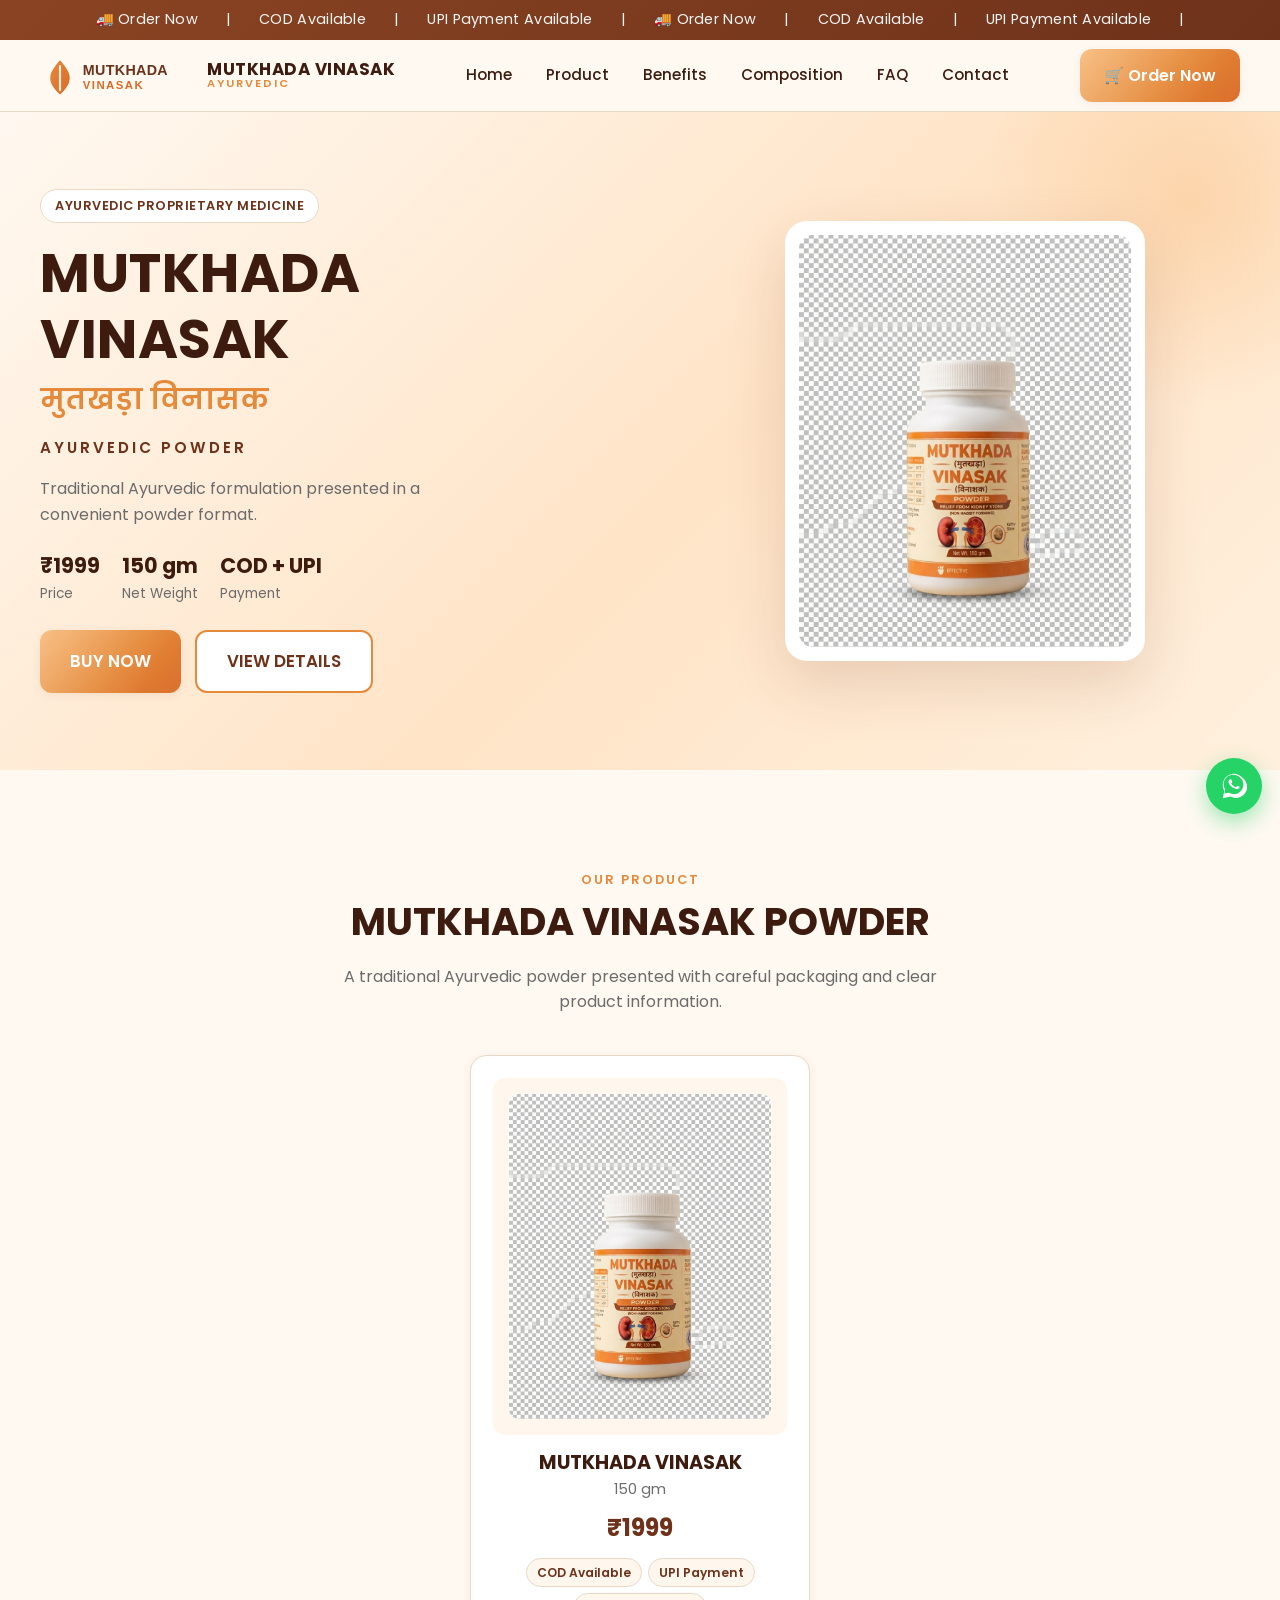
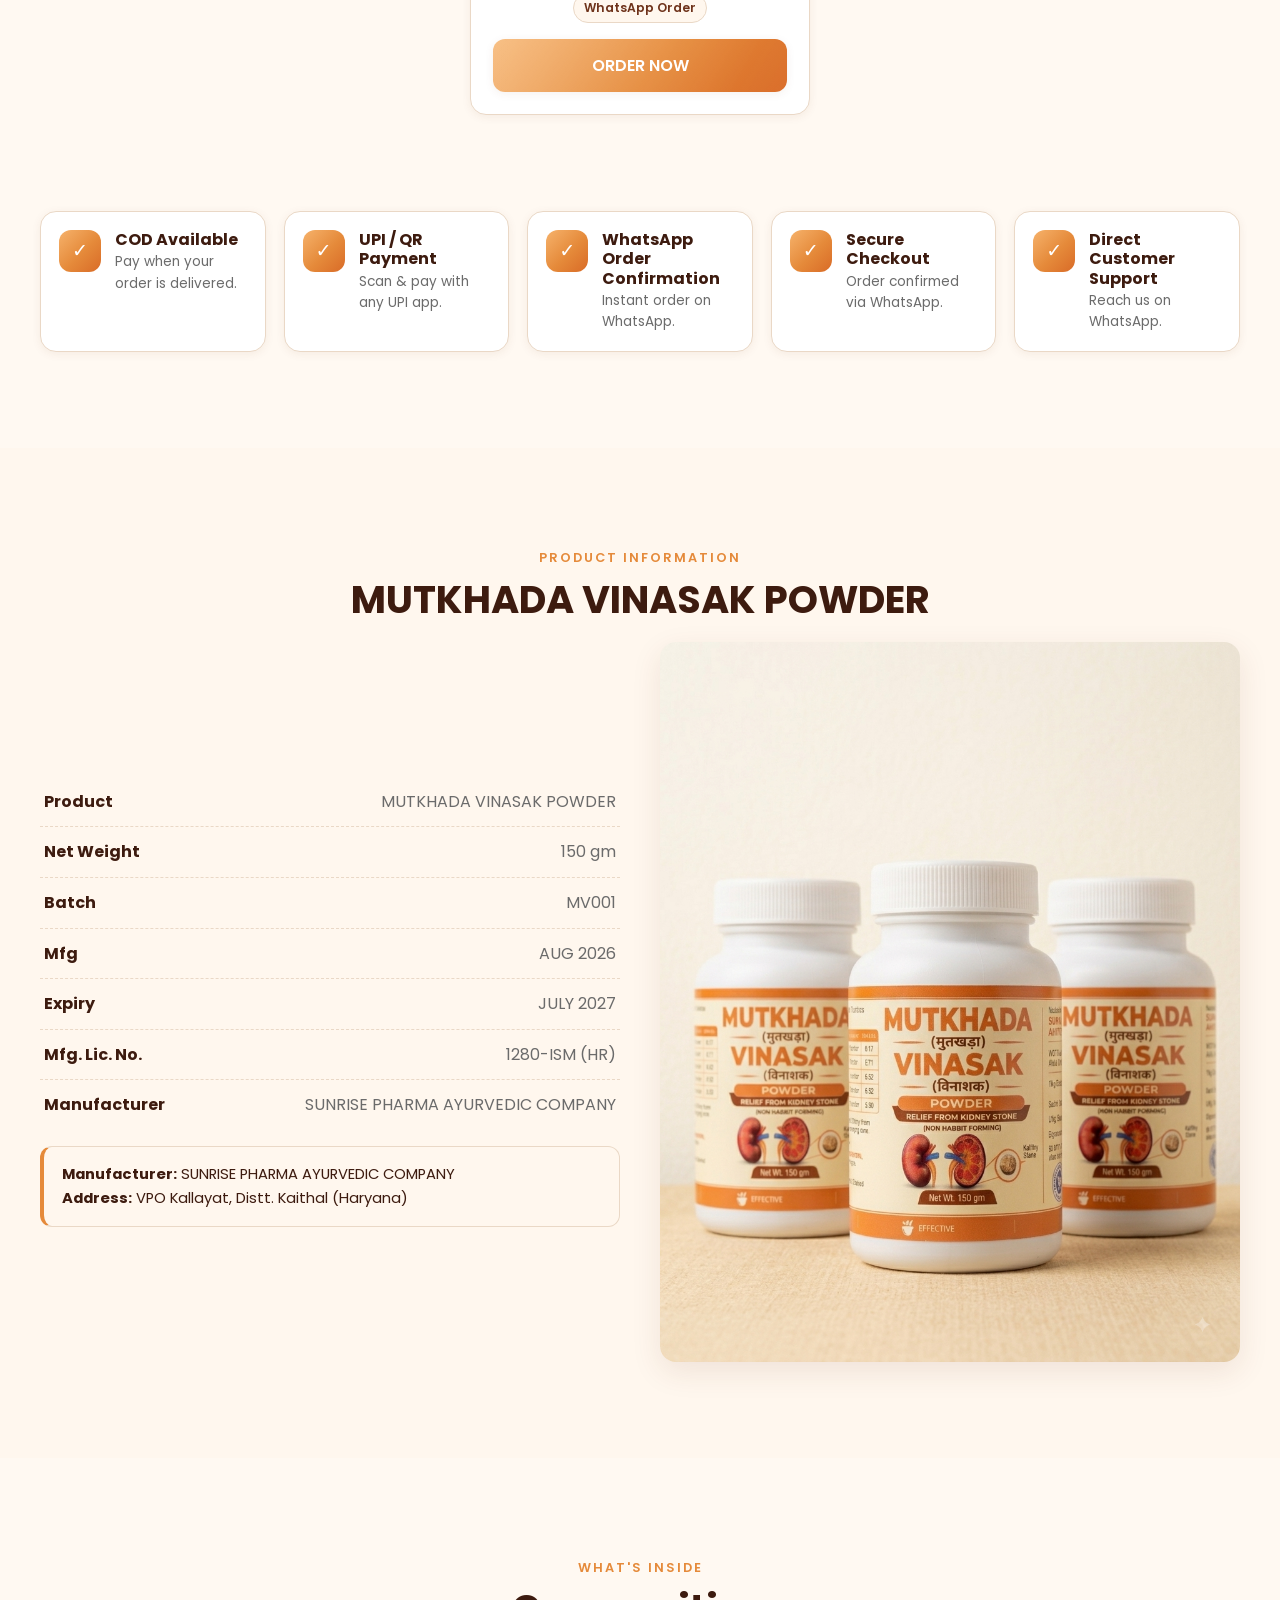
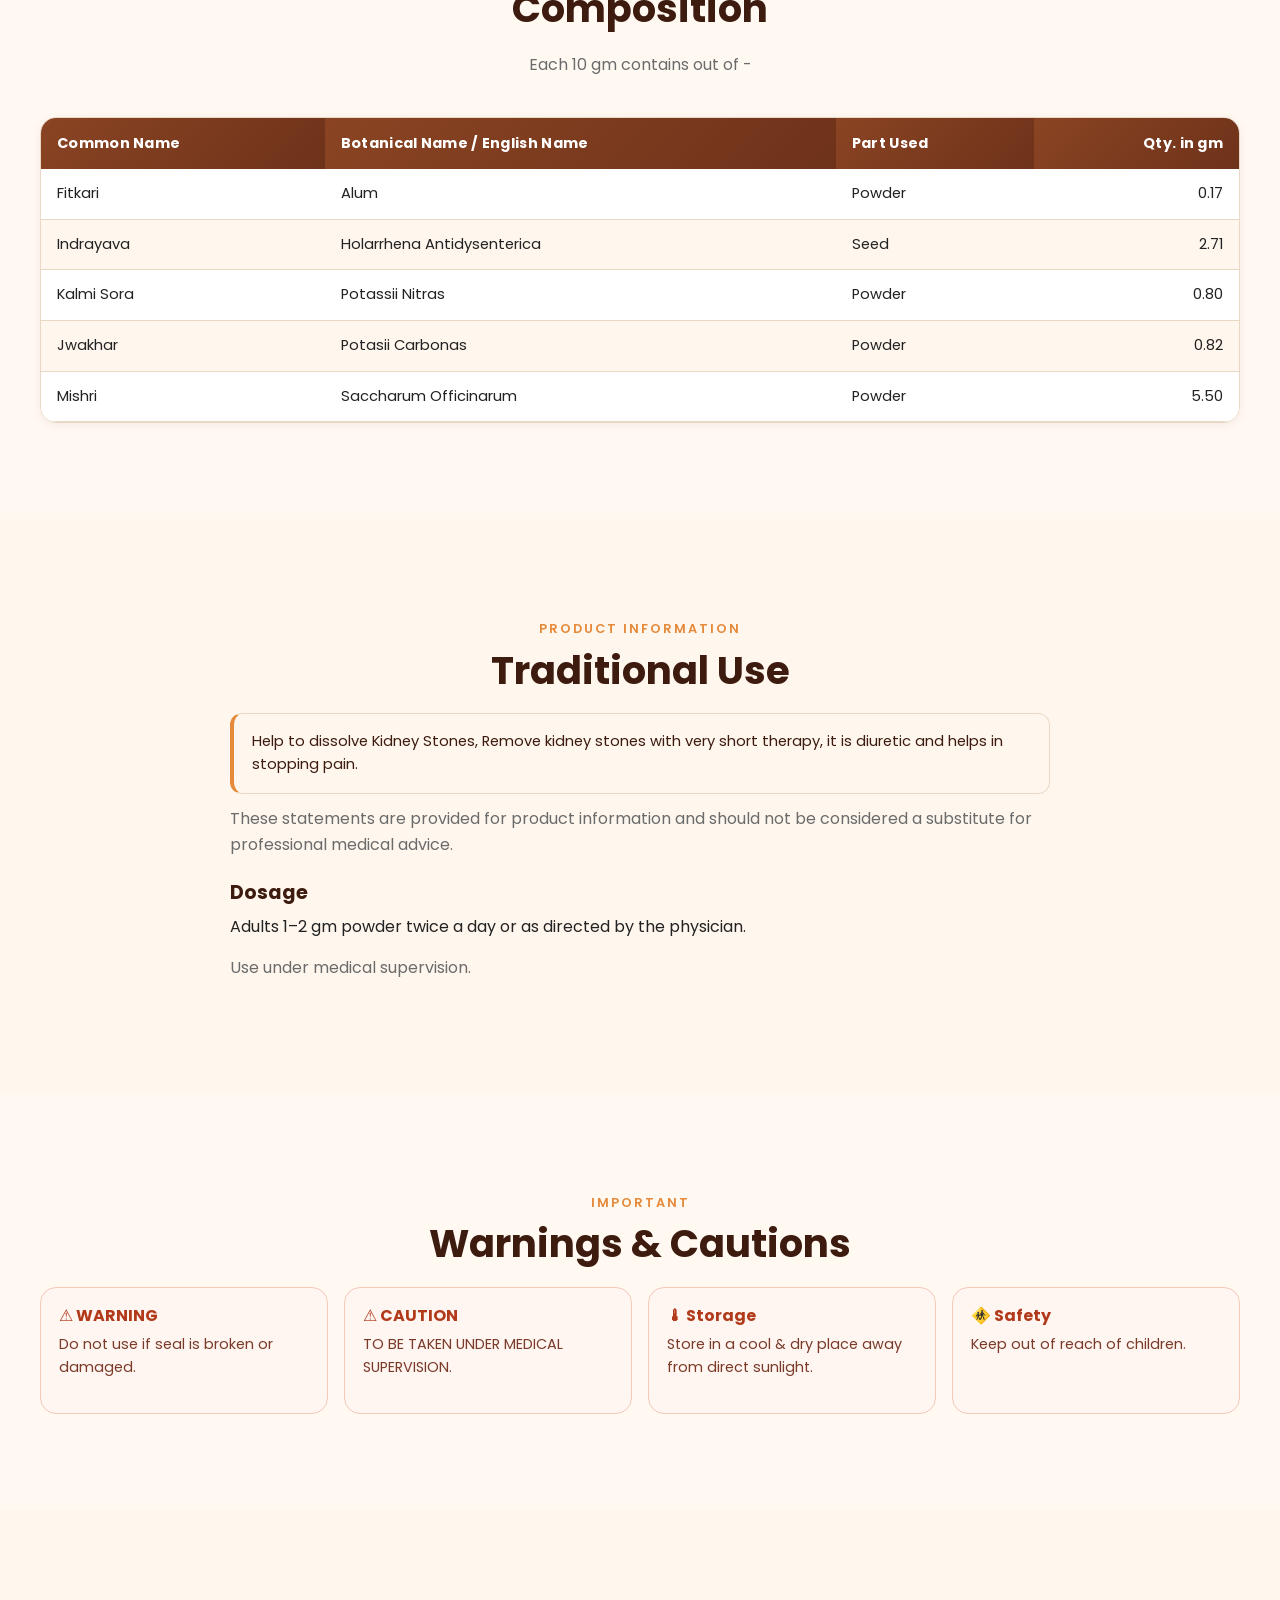
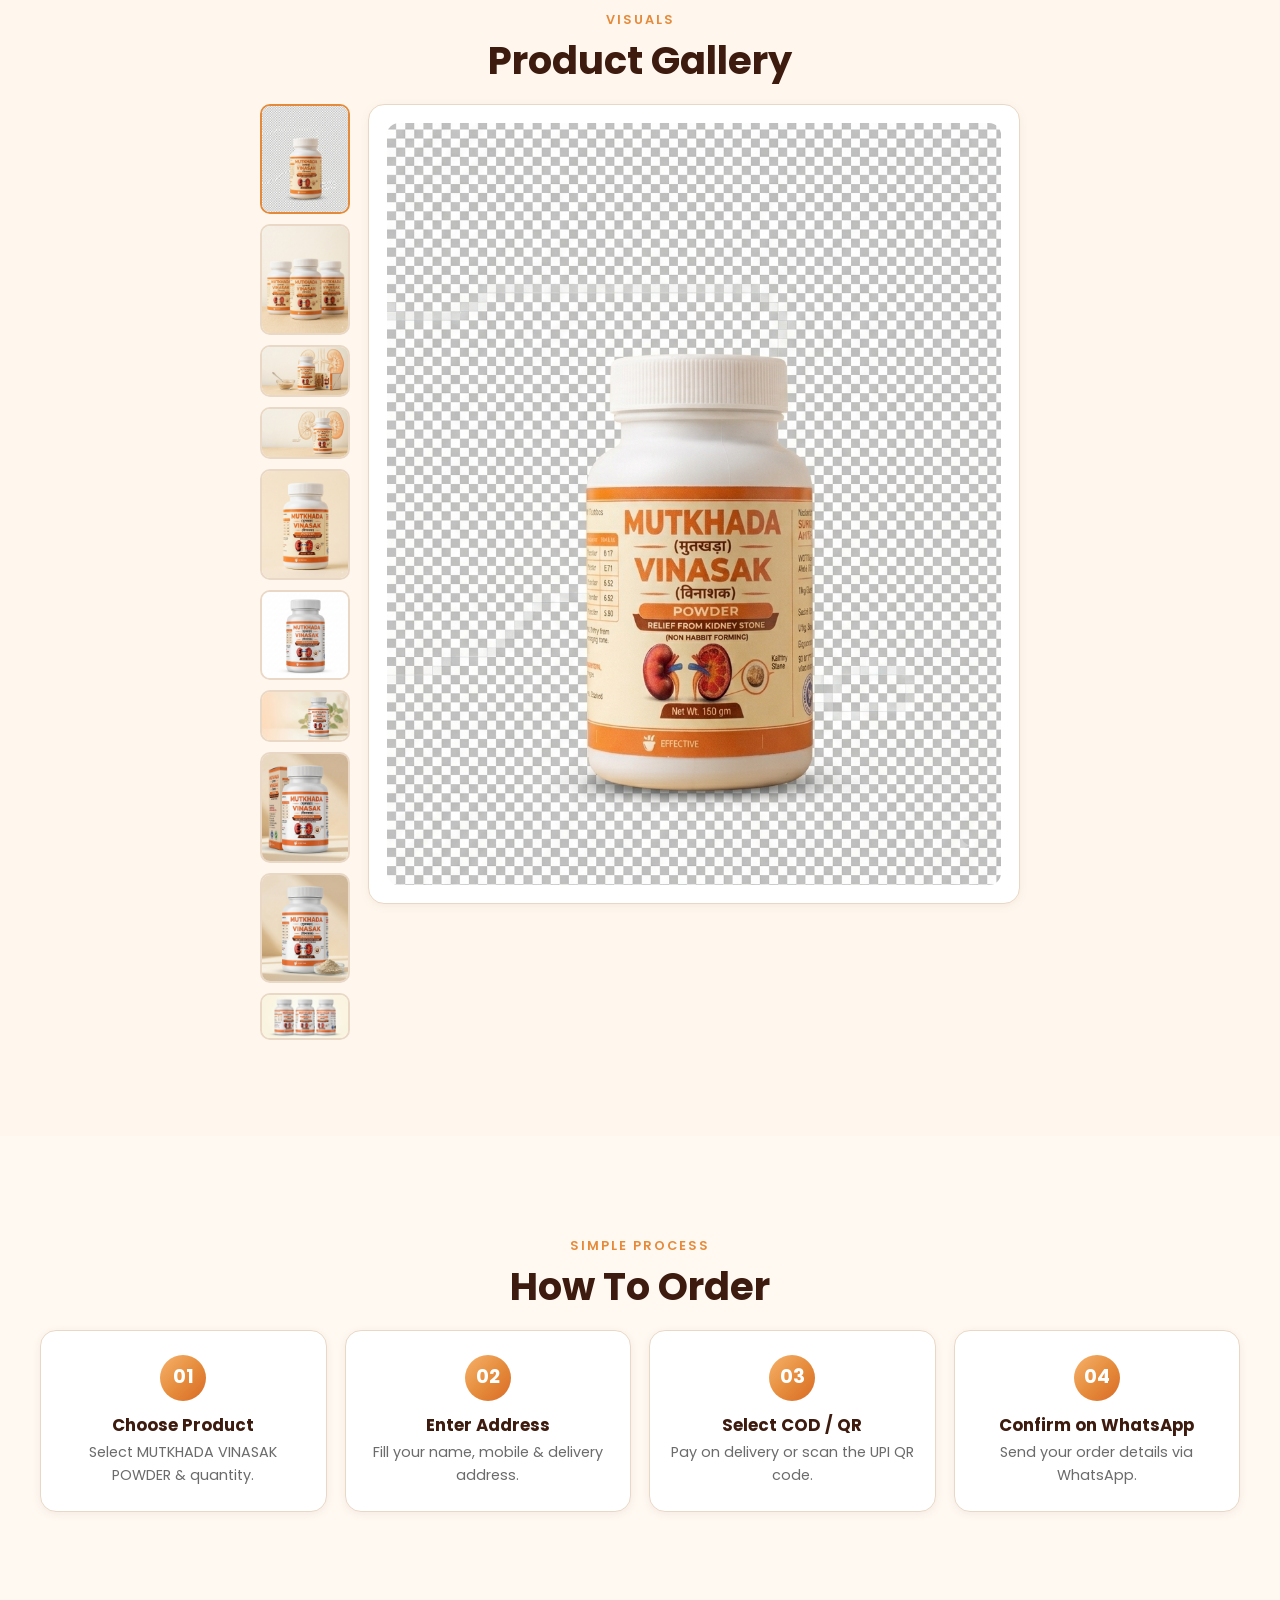
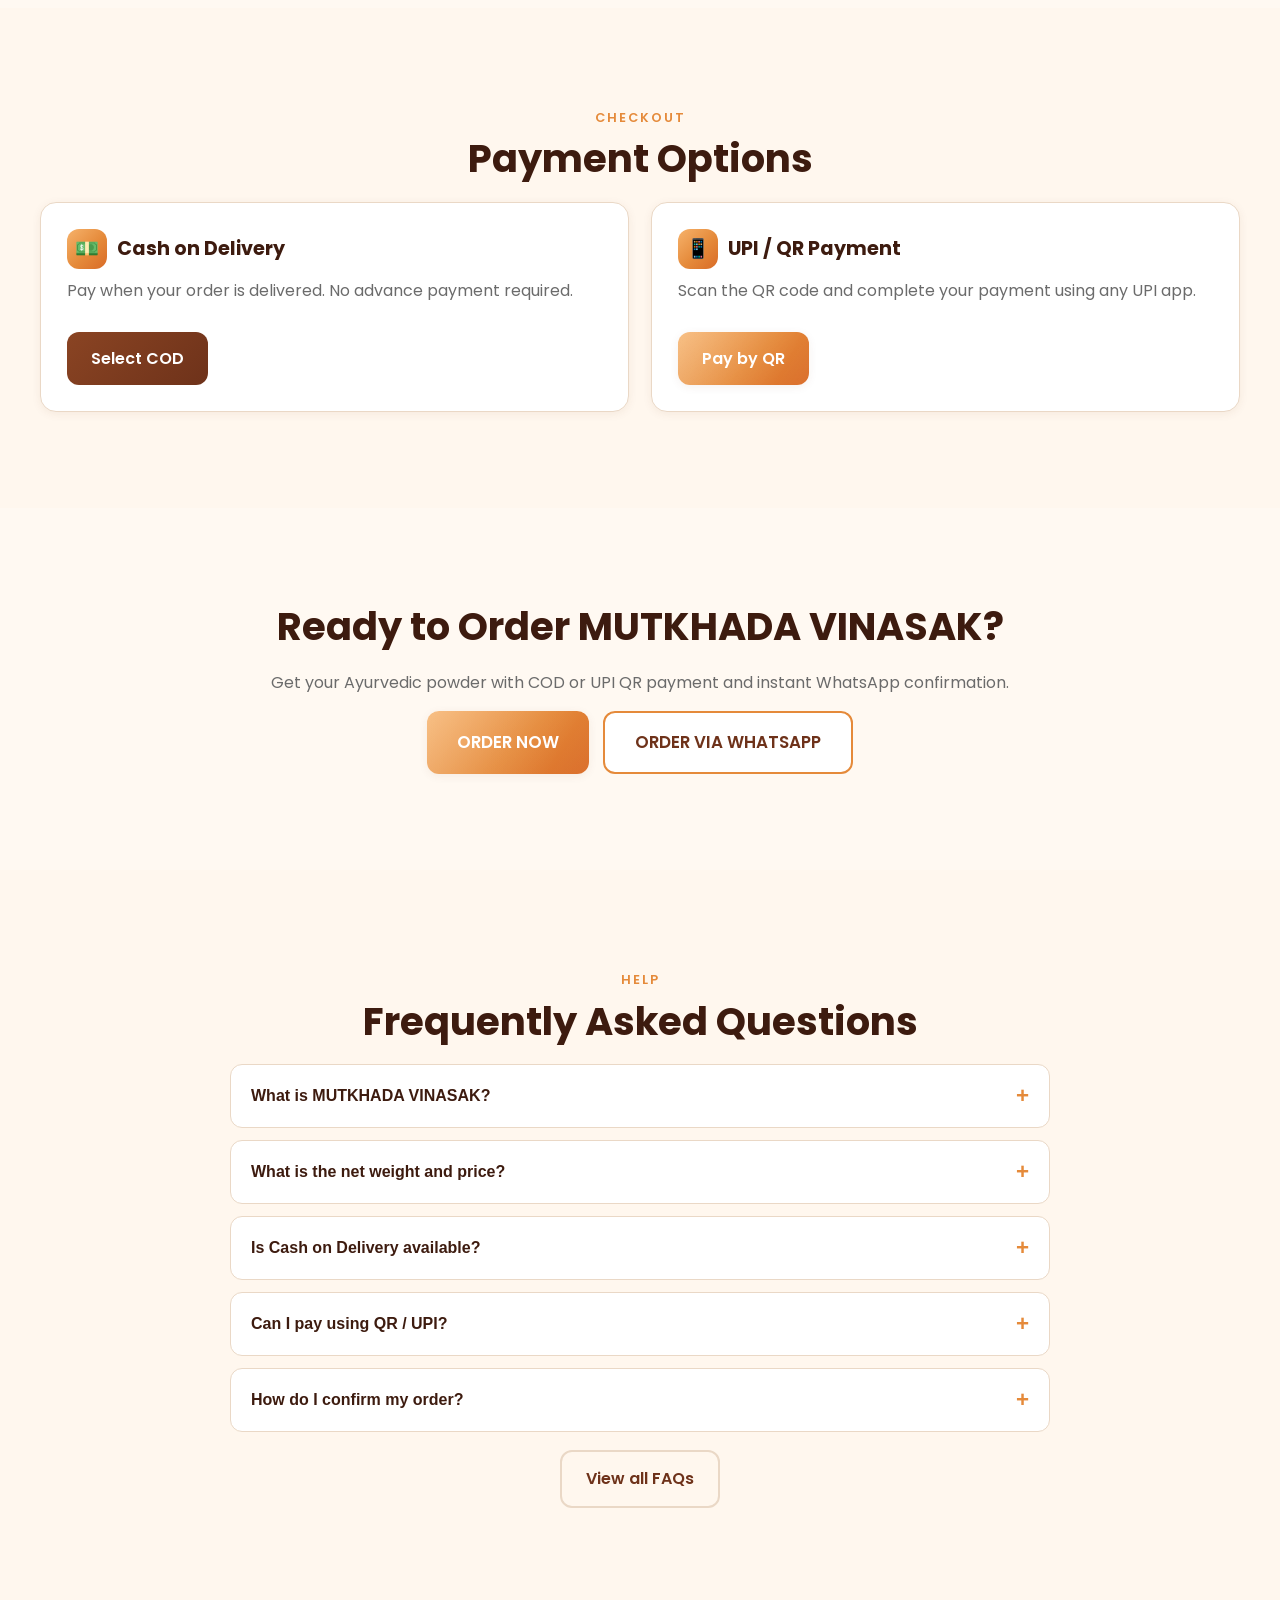
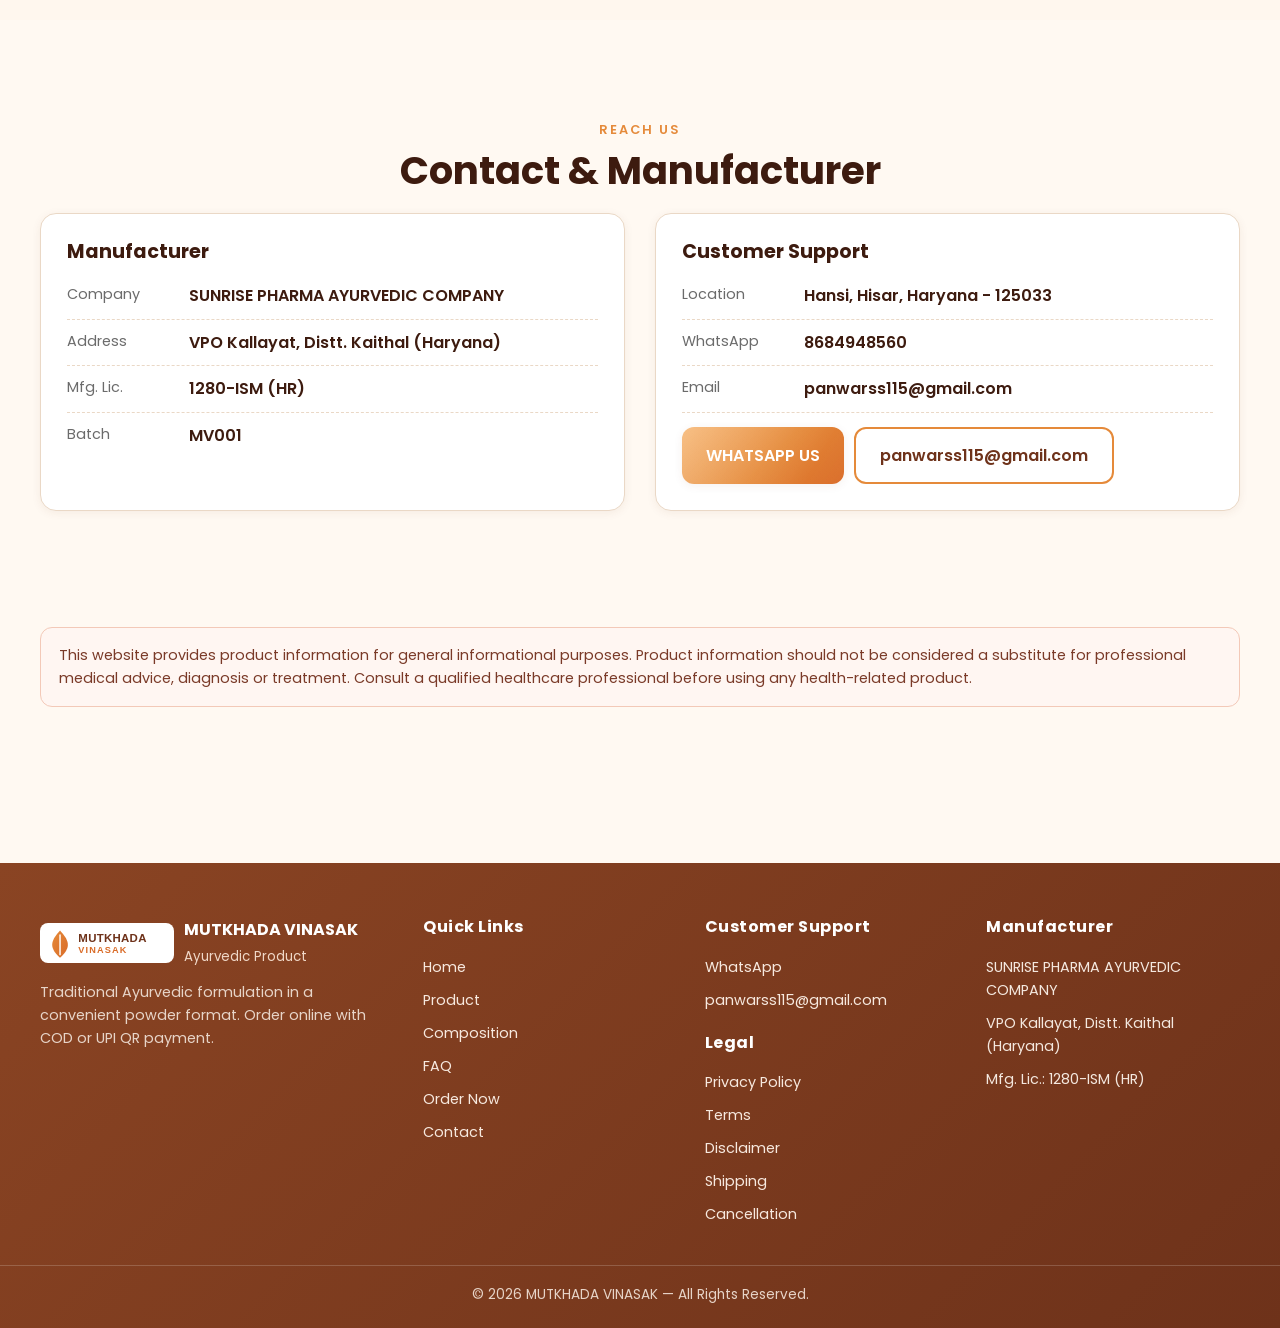
==== index.html @ e85c5699 "Initial commit: MUTKHADA VINASAK premium static e-commerce site" ====
<!DOCTYPE html>
<html lang="en">
<head>
  <meta charset="UTF-8" />
  <meta name="viewport" content="width=device-width, initial-scale=1.0" />
  <title>MUTKHADA VINASAK | Ayurvedic Powder | 150 gm</title>
  <meta name="description" content="MUTKHADA VINASAK Ayurvedic Powder, 150 gm. Order online with COD or UPI QR payment and WhatsApp confirmation." />
  <meta name="author" content="SUNRISE PHARMA AYURVEDIC COMPANY" />
  <meta name="robots" content="index, follow" />
  <link rel="canonical" href="https://mutkhada-vinasak.github.io/" />

  <!-- Open Graph -->
  <meta property="og:type" content="product" />
  <meta property="og:title" content="MUTKHADA VINASAK | Ayurvedic Powder | 150 gm" />
  <meta property="og:description" content="MUTKHADA VINASAK Ayurvedic Powder, 150 gm. Order online with COD or UPI QR payment and WhatsApp confirmation." />
  <meta property="og:image" content="./assets/product-photo-1.png" />
  <meta property="og:url" content="https://mutkhada-vinasak.github.io/" />
  <meta name="twitter:card" content="summary_large_image" />

  <link rel="icon" type="image/png" href="./assets/favicon.png" />
  <link rel="preconnect" href="https://fonts.googleapis.com" />
  <link rel="preconnect" href="https://fonts.gstatic.com" crossorigin />
  <link href="https://fonts.googleapis.com/css2?family=Poppins:wght@400;500;600;700&display=swap" rel="stylesheet" />
  <link rel="stylesheet" href="./css/style.css" />
  <link rel="stylesheet" href="./css/responsive.css" />
  <link rel="stylesheet" href="./css/animations.css" />
</head>
<body>

  <!-- Announcement bar -->
  <div class="ann-bar" role="region" aria-label="Announcements">
    <div class="ann-track">
      <span>🚚 Order Now</span><span>|</span><span>COD Available</span><span>|</span><span>UPI Payment Available</span><span>|</span>
      <span>🚚 Order Now</span><span>|</span><span>COD Available</span><span>|</span><span>UPI Payment Available</span><span>|</span>
    </div>
  </div>

  <!-- Header -->
  <header class="header">
    <div class="container">
      <a class="brand" href="./index.html" aria-label="MUTKHADA VINASAK home">
        <img src="./assets/logo.svg" alt="MUTKHADA VINASAK logo" />
        <span class="brand-text"><b>MUTKHADA VINASAK</b><small>AYURVEDIC</small></span>
      </a>
      <nav class="nav" id="nav" aria-label="Primary">
        <a href="./index.html">Home</a>
        <a href="./product.html">Product</a>
        <a href="./index.html#benefits">Benefits</a>
        <a href="./index.html#composition">Composition</a>
        <a href="./faq.html">FAQ</a>
        <a href="./contact.html">Contact</a>
      </nav>
      <div class="header-cta">
        <a class="btn btn-primary" href="./order.html">🛒 Order Now</a>
      </div>
      <button class="hamburger" aria-label="Toggle menu" aria-expanded="false" onclick="document.getElementById('nav').classList.toggle('open')">
        <span></span><span></span><span></span>
      </button>
    </div>
  </header>

  <!-- Hero -->
  <section class="hero">
    <div class="container hero-grid">
      <div class="hero-text">
        <span class="hero-badge reveal-load d1" data-bind="badge">AYURVEDIC PROPRIETARY MEDICINE</span>
        <h1 class="reveal-load d1">MUTKHADA<br>VINASAK</h1>
        <div class="hi reveal-load d2" data-bind="nameHi">मुतखड़ा विनासक</div>
        <div class="sub reveal-load d2" data-bind="tagline">AYURVEDIC POWDER</div>
        <p class="desc reveal-load d3" data-bind="description">Traditional Ayurvedic formulation presented in a convenient powder format.</p>
        <div class="hero-meta reveal-load d3">
          <div class="m"><b data-price>₹1999/-</b><span>Price</span></div>
          <div class="m"><b data-weight>150 gm</b><span>Net Weight</span></div>
          <div class="m"><b>COD + UPI</b><span>Payment</span></div>
        </div>
        <div class="hero-actions reveal-load d4">
          <a class="btn btn-primary btn-lg pulse" href="./order.html">BUY NOW</a>
          <a class="btn btn-outline btn-lg" href="#product">VIEW DETAILS</a>
        </div>
      </div>
      <div class="hero-media reveal-load d3">
        <div class="glow"></div>
        <div class="bottle">
          <img data-hero-img src="./assets/product-photo-1.png" alt="MUTKHADA VINASAK powder bottle" loading="eager" />
        </div>
      </div>
    </div>
  </section>

  <!-- Product showcase / card -->
  <section class="section" id="product">
    <div class="container">
      <div class="section-title"><span class="eyebrow">Our Product</span><h2>MUTKHADA VINASAK POWDER</h2></div>
      <p class="section-sub">A traditional Ayurvedic powder presented with careful packaging and clear product information.</p>
      <div class="reveal stagger" style="display:grid;grid-template-columns:repeat(auto-fit,minmax(280px,1fr));gap:22px;justify-items:center;">
        <div class="card product-card hoverable" data-product-card style="max-width:340px;">
          <div class="pc-img"><img data-card-img src="./assets/product-photo-1.png" alt="Product bottle" loading="lazy" /></div>
          <h3 data-card-name>MUTKHADA VINASAK</h3>
          <div class="pc-w" data-card-weight>150 gm</div>
          <div class="pc-price" data-card-price>₹1999/-</div>
          <div class="pc-chips">
            <span class="chip">COD Available</span>
            <span class="chip">UPI Payment</span>
            <span class="chip">WhatsApp Order</span>
          </div>
          <a class="btn btn-primary btn-block" href="./order.html">ORDER NOW</a>
        </div>
      </div>
    </div>
  </section>

  <!-- Trust badges -->
  <section class="section" style="padding-top:0;">
    <div class="container">
      <div class="feature-grid" id="trustBadges"></div>
    </div>
  </section>

  <!-- Why choose / product info -->
  <section class="section" id="about" style="background:var(--primary-soft);">
    <div class="container">
      <div class="section-title"><span class="eyebrow">Product Information</span><h2>MUTKHADA VINASAK POWDER</h2></div>
      <div class="split reveal">
        <div>
          <ul class="spec-list" id="productSpec"></ul>
          <div class="note-box" style="margin-top:16px;">
            <strong>Manufacturer:</strong> <span data-bind="manufacturer">SUNRISE PHARMA AYURVEDIC COMPANY</span><br>
            <strong>Address:</strong> <span data-bind="manufacturerAddress">VPO Kallayat, Distt. Kaithal (Haryana)</span>
          </div>
        </div>
        <div>
          <img src="./assets/product-photo-2.png" alt="MUTKHADA VINASAK product label" style="border-radius:var(--radius);box-shadow:var(--shadow);width:100%;" loading="lazy" />
        </div>
      </div>
    </div>
  </section>

  <!-- Composition -->
  <section class="section" id="composition">
    <div class="container">
      <div class="section-title"><span class="eyebrow">What's Inside</span><h2>Composition</h2></div>
      <p class="section-sub" id="compositionBase"></p>
      <div class="table-wrap reveal">
        <table class="comp">
          <thead>
            <tr><th>Common Name</th><th>Botanical Name / English Name</th><th>Part Used</th><th>Qty. in gm</th></tr>
          </thead>
          <tbody id="compositionBody"></tbody>
        </table>
      </div>
    </div>
  </section>

  <!-- Benefits / product information -->
  <section class="section" id="benefits" style="background:var(--primary-soft);">
    <div class="container">
      <div class="section-title"><span class="eyebrow">Product Information</span><h2>Traditional Use</h2></div>
      <div class="reveal" style="max-width:820px;margin:0 auto;">
        <div class="note-box" data-bind="benefitsInfo">Help to dissolve Kidney Stones, Remove kidney stones with very short therapy, it is diuretic and helps in stopping pain.</div>
        <p class="muted" style="margin-top:12px;" data-bind="benefitsNote">These statements are provided for product information and should not be considered a substitute for professional medical advice.</p>
        <h3 style="margin-top:24px;">Dosage</h3>
        <p data-bind="dosage">Adults 1–2 gm powder twice a day or as directed by the physician.</p>
        <p class="muted" data-bind="dosageNote">Use under medical supervision.</p>
      </div>
    </div>
  </section>

  <!-- Warnings -->
  <section class="section">
    <div class="container">
      <div class="section-title"><span class="eyebrow">Important</span><h2>Warnings &amp; Cautions</h2></div>
      <div class="warn-grid reveal">
        <div class="warn"><h4>⚠ WARNING</h4><p>Do not use if seal is broken or damaged.</p></div>
        <div class="warn"><h4>⚠ CAUTION</h4><p>TO BE TAKEN UNDER MEDICAL SUPERVISION.</p></div>
        <div class="warn"><h4>🌡 Storage</h4><p>Store in a cool &amp; dry place away from direct sunlight.</p></div>
        <div class="warn"><h4>🚸 Safety</h4><p>Keep out of reach of children.</p></div>
      </div>
    </div>
  </section>

  <!-- Product gallery -->
  <section class="section" style="background:var(--primary-soft);">
    <div class="container">
      <div class="section-title"><span class="eyebrow">Visuals</span><h2>Product Gallery</h2></div>
      <div class="gallery reveal" style="max-width:760px;margin:0 auto;">
        <div class="thumbs" id="galleryThumbs"></div>
        <div class="main-img">
          <img id="galleryMain" src="./assets/product-photo-1.png" alt="MUTKHADA VINASAK product photograph" loading="lazy" />
        </div>
      </div>
    </div>
  </section>

  <!-- How to order -->
  <section class="section" id="how">
    <div class="container">
      <div class="section-title"><span class="eyebrow">Simple Process</span><h2>How To Order</h2></div>
      <div class="steps reveal stagger">
        <div class="step"><div class="num">01</div><h4>Choose Product</h4><p>Select MUTKHADA VINASAK POWDER &amp; quantity.</p></div>
        <div class="step"><div class="num">02</div><h4>Enter Address</h4><p>Fill your name, mobile &amp; delivery address.</p></div>
        <div class="step"><div class="num">03</div><h4>Select COD / QR</h4><p>Pay on delivery or scan the UPI QR code.</p></div>
        <div class="step"><div class="num">04</div><h4>Confirm on WhatsApp</h4><p>Send your order details via WhatsApp.</p></div>
      </div>
    </div>
  </section>

  <!-- Payment options -->
  <section class="section" id="payment" style="background:var(--primary-soft);">
    <div class="container">
      <div class="section-title"><span class="eyebrow">Checkout</span><h2>Payment Options</h2></div>
      <div class="pay-grid reveal">
        <div class="pay-card">
          <h3><span class="pay-ic">💵</span> Cash on Delivery</h3>
          <p class="muted">Pay when your order is delivered. No advance payment required.</p>
          <a class="btn btn-brown" href="./order.html?pay=cod" style="margin-top:12px;">Select COD</a>
        </div>
        <div class="pay-card">
          <h3><span class="pay-ic">📱</span> UPI / QR Payment</h3>
          <p class="muted">Scan the QR code and complete your payment using any UPI app.</p>
          <a class="btn btn-primary" href="./order.html?pay=qr" style="margin-top:12px;">Pay by QR</a>
        </div>
      </div>
    </div>
  </section>

  <!-- Customer order CTA -->
  <section class="section">
    <div class="container text-center reveal">
      <h2>Ready to Order MUTKHADA VINASAK?</h2>
      <p class="muted">Get your Ayurvedic powder with COD or UPI QR payment and instant WhatsApp confirmation.</p>
      <div style="display:flex;gap:14px;justify-content:center;flex-wrap:wrap;margin-top:10px;">
        <a class="btn btn-primary btn-lg pulse" href="./order.html">ORDER NOW</a>
        <a class="btn btn-outline btn-lg" data-wa-link href="#">ORDER VIA WHATSAPP</a>
      </div>
    </div>
  </section>

  <!-- FAQ (summary; full page at faq.html) -->
  <section class="section" id="faq" style="background:var(--primary-soft);">
    <div class="container">
      <div class="section-title"><span class="eyebrow">Help</span><h2>Frequently Asked Questions</h2></div>
      <div class="faq reveal">
        <div class="faq-item"><button class="faq-q">What is MUTKHADA VINASAK? <span class="plus">+</span></button><div class="faq-a"><p>MUTKHADA VINASAK is an Ayurvedic proprietary powder with a net weight of 150 gm, manufactured by SUNRISE PHARMA AYURVEDIC COMPANY.</p></div></div>
        <div class="faq-item"><button class="faq-q">What is the net weight and price? <span class="plus">+</span></button><div class="faq-a"><p>Net weight is 150 gm and the selling price is ₹1999/-.</p></div></div>
        <div class="faq-item"><button class="faq-q">Is Cash on Delivery available? <span class="plus">+</span></button><div class="faq-a"><p>Yes, Cash on Delivery (COD) is available.</p></div></div>
        <div class="faq-item"><button class="faq-q">Can I pay using QR / UPI? <span class="plus">+</span></button><div class="faq-a"><p>Yes, you can scan the UPI QR code and complete the payment through your UPI app.</p></div></div>
        <div class="faq-item"><button class="faq-q">How do I confirm my order? <span class="plus">+</span></button><div class="faq-a"><p>After entering your details and selecting a payment method, you confirm the order through WhatsApp using the prepared message.</p></div></div>
      </div>
      <p class="text-center" style="margin-top:18px;"><a class="btn btn-ghost" href="./faq.html">View all FAQs</a></p>
    </div>
  </section>

  <!-- Manufacturer / Contact -->
  <section class="section" id="contact">
    <div class="container">
      <div class="section-title"><span class="eyebrow">Reach Us</span><h2>Contact &amp; Manufacturer</h2></div>
      <div class="contact-grid reveal">
        <div class="contact-card">
          <h3>Manufacturer</h3>
          <div class="contact-row"><span class="k">Company</span><span class="v" data-bind="manufacturer">SUNRISE PHARMA AYURVEDIC COMPANY</span></div>
          <div class="contact-row"><span class="k">Address</span><span class="v" data-bind="manufacturerAddress">VPO Kallayat, Distt. Kaithal (Haryana)</span></div>
          <div class="contact-row"><span class="k">Mfg. Lic.</span><span class="v" data-bind="mfgLicense">1280-ISM (HR)</span></div>
          <div class="contact-row"><span class="k">Batch</span><span class="v" data-bind="batch">MV001</span></div>
        </div>
        <div class="contact-card">
          <h3>Customer Support</h3>
          <div class="contact-row"><span class="k">Location</span><span class="v" data-bind="supportLocation">Hansi, Hisar, Haryana - 125033</span></div>
          <div class="contact-row"><span class="k">WhatsApp</span><span class="v" data-wa-number>8684948560</span></div>
          <div class="contact-row"><span class="k">Email</span><span class="v" data-email>panwarss115@gmail.com</span></div>
          <div style="display:flex;gap:10px;margin-top:14px;">
            <a class="btn btn-primary" data-wa-link href="#">WHATSAPP US</a>
            <a class="btn btn-outline" data-email href="mailto:panwarss115@gmail.com">EMAIL US</a>
          </div>
        </div>
      </div>
    </div>
  </section>

  <!-- Disclaimer -->
  <section class="section" style="padding-top:0;">
    <div class="container">
      <div class="disclaimer-banner reveal" data-bind="disclaimer">This website provides product information for general informational purposes. Product information should not be considered a substitute for professional medical advice, diagnosis or treatment. Consult a qualified healthcare professional before using any health-related product.</div>
    </div>
  </section>

  <!-- Footer -->
  <footer class="footer">
    <div class="container footer-grid">
      <div>
        <div class="brand-f"><img src="./assets/logo.svg" alt="Logo" /><div><b style="color:#fff;">MUTKHADA VINASAK</b><br><small style="color:#f0d8c8;">Ayurvedic Product</small></div></div>
        <p style="font-size:.9rem;color:#e7d4c8;">Traditional Ayurvedic formulation in a convenient powder format. Order online with COD or UPI QR payment.</p>
      </div>
      <div>
        <h4>Quick Links</h4>
        <ul>
          <li><a href="./index.html">Home</a></li>
          <li><a href="./product.html">Product</a></li>
          <li><a href="./index.html#composition">Composition</a></li>
          <li><a href="./faq.html">FAQ</a></li>
          <li><a href="./order.html">Order Now</a></li>
          <li><a href="./contact.html">Contact</a></li>
        </ul>
      </div>
      <div>
        <h4>Customer Support</h4>
        <ul>
          <li><a data-wa-link href="#">WhatsApp</a></li>
          <li><a data-email href="mailto:panwarss115@gmail.com">Email</a></li>
        </ul>
        <h4 style="margin-top:16px;">Legal</h4>
        <ul>
          <li><a href="./privacy.html">Privacy Policy</a></li>
          <li><a href="./terms.html">Terms</a></li>
          <li><a href="./disclaimer.html">Disclaimer</a></li>
          <li><a href="./shipping.html">Shipping</a></li>
          <li><a href="./cancellation.html">Cancellation</a></li>
        </ul>
      </div>
      <div>
        <h4>Manufacturer</h4>
        <ul>
          <li>SUNRISE PHARMA AYURVEDIC COMPANY</li>
          <li>VPO Kallayat, Distt. Kaithal (Haryana)</li>
          <li>Mfg. Lic.: 1280-ISM (HR)</li>
        </ul>
      </div>
    </div>
    <div class="footer-bottom">© <span id="year">2026</span> MUTKHADA VINASAK — All Rights Reserved.</div>
  </footer>

  <!-- Lightbox -->
  <div class="lightbox" id="lightbox" role="dialog" aria-label="Image viewer">
    <button class="close" id="lightboxClose" aria-label="Close">×</button>
    <img id="lightboxImg" src="" alt="Zoomed product photograph" />
  </div>

  <!-- Floating WhatsApp -->
  <a class="wa-float" data-wa-link href="#" aria-label="Order or support on WhatsApp">
    <svg viewBox="0 0 32 32" fill="currentColor" aria-hidden="true"><path d="M16 3C9.4 3 4 8.4 4 15c0 2.1.6 4.2 1.7 6L4 29l8.1-1.7c1.8 1 3.8 1.5 5.9 1.5 6.6 0 12-5.4 12-12S22.6 3 16 3zm0 21.7c-1.8 0-3.6-.5-5.1-1.4l-.4-.2-4.8 1 1-4.6-.3-.4C5.4 17.6 5 15.8 5 14 5 8.5 9.5 4 15 4s11 4.5 11 10-4.5 10.7-10 10.7zm6-7.9c-.3-.2-1.9-1-2.2-1.1-.3-.1-.5-.2-.7.2-.2.3-.8 1.1-1 1.3-.2.2-.3.2-.6.1-1.8-.9-3-1.6-4.2-3.6-.3-.5.3-.5.9-1.6.1-.2 0-.4 0-.5 0-.1-.7-1.7-1-2.3-.3-.6-.5-.5-.7-.5h-.6c-.2 0-.5.1-.8.4-.3.3-1 .9-1 2.3 0 1.3 1 2.6 1.1 2.8.1.2 2 3 4.9 4.2 1.8.8 2.5.9 3.4.8.5-.1 1.9-.8 2.2-1.5.3-.8.3-1.4.2-1.5-.1-.2-.3-.2-.6-.4z"/></svg>
    <span class="tip">Order / Support on WhatsApp</span>
  </a>

  <!-- Mobile sticky CTA -->
  <div class="mobile-cta">
    <div class="mc-info"><b>MUTKHADA VINASAK</b><span data-price>₹1999/-</span></div>
    <a class="btn btn-primary" href="./order.html">ORDER NOW</a>
  </div>

  <script src="./data/product.js"></script>
  <script src="./js/product.js"></script>
  <script src="./js/main.js"></script>
  <script src="./js/whatsapp.js"></script>
</body>
</html>
---- css/style.css ----
/* =========================================================================
   MUTKHADA VINASAK — style.css
   Premium Ayurvedic single-product e-commerce (static, GitHub Pages ready)
   ========================================================================= */

:root {
  /* Color system (per spec) */
  --primary: #E58A3A;
  --primary-light: #FFF0DE;
  --primary-soft: #FFF7EE;
  --brown: #6E321A;
  --brown-dark: #3D1B0F;
  --cream: #FFF9F2;
  --text: #222222;
  --muted: #6B6B6B;
  --white: #FFFFFF;
  --border: #EAD8C6;

  /* gradients */
  --grad-hero: linear-gradient(135deg, #FFF8F0 0%, #FFE4C7 55%, #FFF0DE 100%);
  --grad-primary: linear-gradient(135deg, #F6B26B 0%, #E58A3A 55%, #D96B27 100%);
  --grad-brown: linear-gradient(135deg, #8A4423 0%, #6E321A 100%);

  /* layout */
  --maxw: 1240px;
  --radius: 16px;
  --radius-sm: 12px;
  --btn-radius: 12px;
  --shadow-sm: 0 2px 10px rgba(110,50,26,.07);
  --shadow: 0 10px 30px rgba(110,50,26,.10);
  --shadow-lg: 0 22px 60px rgba(110,50,26,.16);

  --font: 'Poppins', 'Segoe UI', system-ui, -apple-system, 'Helvetica Neue', Arial, sans-serif;
  --header-h: 72px;
  --ann-h: 40px;
}

* { box-sizing: border-box; }
html { scroll-behavior: smooth; scroll-padding-top: calc(var(--header-h) + 12px); }
body {
  margin: 0;
  font-family: var(--font);
  color: var(--text);
  background: var(--cream);
  line-height: 1.6;
  -webkit-font-smoothing: antialiased;
  overflow-x: hidden;
}
h1, h2, h3, h4 { color: var(--brown-dark); line-height: 1.2; margin: 0 0 .5em; font-weight: 700; }
h1 { font-size: clamp(2rem, 5vw, 3.4rem); letter-spacing: .5px; }
h2 { font-size: clamp(1.6rem, 3.5vw, 2.4rem); }
h3 { font-size: 1.2rem; }
p { margin: 0 0 1rem; color: var(--text); }
a { color: var(--brown); text-decoration: none; }
img { max-width: 100%; display: block; }
ul { margin: 0; padding-left: 1.1rem; }
.container { width: 100%; max-width: var(--maxw); margin: 0 auto; padding: 0 20px; }
.text-center { text-align: center; }
.muted { color: var(--muted); }
.section { padding: clamp(48px, 8vw, 96px) 0; }
.section-title { text-align: center; margin-bottom: 12px; }
.section-sub { text-align: center; color: var(--muted); max-width: 640px; margin: 0 auto 40px; }

/* ---------- Buttons ---------- */
.btn {
  display: inline-flex; align-items: center; justify-content: center; gap: 8px;
  font-family: var(--font); font-weight: 600; font-size: 1rem;
  padding: 14px 24px; border-radius: var(--btn-radius); border: none; cursor: pointer;
  transition: transform .18s ease, box-shadow .18s ease, background .18s ease, color .18s ease;
  text-align: center; white-space: nowrap;
}
.btn-primary { background: var(--grad-primary); color: #fff; box-shadow: var(--shadow-sm); }
.btn-primary:hover { transform: translateY(-2px); box-shadow: var(--shadow); }
.btn-brown { background: var(--grad-brown); color: #fff; }
.btn-brown:hover { transform: translateY(-2px); box-shadow: var(--shadow); }
.btn-outline { background: #fff; color: var(--brown); border: 2px solid var(--primary); }
.btn-outline:hover { background: var(--primary-soft); transform: translateY(-2px); }
.btn-ghost { background: transparent; color: var(--brown); border: 2px solid var(--border); }
.btn-ghost:hover { border-color: var(--primary); background: var(--primary-soft); }
.btn-block { width: 100%; }
.btn-lg { padding: 16px 30px; font-size: 1.05rem; }
.btn:disabled { opacity: .6; cursor: not-allowed; transform: none; }

/* pulse for primary CTA */
@keyframes softPulse {
  0%, 100% { box-shadow: 0 0 0 0 rgba(229,138,58,.45); }
  50% { box-shadow: 0 0 0 12px rgba(229,138,58,0); }
}
.pulse { animation: softPulse 2.4s ease-in-out infinite; }

/* ---------- Announcement bar ---------- */
.ann-bar {
  background: var(--grad-brown); color: #fff; height: var(--ann-h);
  display: flex; align-items: center; justify-content: center; font-size: .9rem;
  letter-spacing: .3px; position: relative; z-index: 60; overflow: hidden;
}
.ann-bar .ann-track { display: inline-flex; gap: 28px; white-space: nowrap; animation: annScroll 22s linear infinite; }
.ann-bar .ann-track span { opacity: .95; }
@keyframes annScroll { 0% { transform: translateX(0); } 100% { transform: translateX(-50%); } }
@media (prefers-reduced-motion: reduce) { .ann-bar .ann-track { animation: none; } }

/* ---------- Header ---------- */
.header {
  position: sticky; top: 0; z-index: 55; height: var(--header-h);
  background: rgba(255,249,242,.82); backdrop-filter: blur(12px);
  border-bottom: 1px solid var(--border); transition: box-shadow .25s ease;
}
.header.scrolled { box-shadow: var(--shadow-sm); }
.header .container { display: flex; align-items: center; justify-content: space-between; height: 100%; gap: 16px; }
.brand { display: flex; align-items: center; gap: 10px; }
.brand img { height: 40px; width: auto; }
.brand .brand-text { line-height: 1; }
.brand .brand-text b { color: var(--brown-dark); font-size: 1.05rem; letter-spacing: .5px; }
.brand .brand-text small { display: block; color: var(--primary); font-size: .7rem; letter-spacing: 2px; font-weight: 600; }
.nav { display: flex; gap: 6px; align-items: center; }
.nav a {
  padding: 8px 14px; border-radius: 10px; color: var(--brown-dark); font-weight: 500; font-size: .95rem;
  transition: background .18s ease, color .18s ease;
}
.nav a:hover { background: var(--primary-soft); color: var(--primary); }
.header-cta { display: flex; align-items: center; gap: 10px; }
.hamburger { display: none; background: none; border: none; cursor: pointer; padding: 8px; }
.hamburger span { display: block; width: 24px; height: 2.5px; background: var(--brown-dark); margin: 5px 0; border-radius: 2px; transition: .25s; }

/* ---------- Hero ---------- */
.hero { background: var(--grad-hero); padding: clamp(40px, 6vw, 80px) 0; position: relative; overflow: hidden; }
.hero::before {
  content: ""; position: absolute; right: -120px; top: -120px; width: 420px; height: 420px;
  background: radial-gradient(circle, rgba(246,178,107,.35), transparent 70%); border-radius: 50%; pointer-events: none;
}
.hero-grid { display: grid; grid-template-columns: 1.05fr .95fr; gap: 40px; align-items: center; }
.hero-badge {
  display: inline-block; background: #fff; color: var(--brown); border: 1px solid var(--border);
  padding: 6px 14px; border-radius: 999px; font-size: .8rem; font-weight: 600; letter-spacing: .5px; margin-bottom: 18px;
}
.hero h1 { margin-bottom: 4px; }
.hero .hi { color: var(--primary); font-size: clamp(1.3rem, 2.5vw, 1.8rem); font-weight: 600; margin-bottom: 14px; }
.hero .sub { letter-spacing: 3px; color: var(--brown); font-weight: 600; font-size: .95rem; }
.hero p.desc { color: var(--muted); max-width: 440px; margin: 16px 0 22px; }
.hero-meta { display: flex; gap: 22px; margin: 18px 0 26px; flex-wrap: wrap; }
.hero-meta .m { display: flex; flex-direction: column; }
.hero-meta .m b { color: var(--brown-dark); font-size: 1.3rem; }
.hero-meta .m span { color: var(--muted); font-size: .85rem; }
.hero-actions { display: flex; gap: 14px; flex-wrap: wrap; }

.hero-media { position: relative; display: flex; justify-content: center; align-items: center; }
.hero-media .glow {
  position: absolute; width: 78%; height: 78%; border-radius: 50%;
  background: radial-gradient(circle, rgba(229,138,58,.28), transparent 65%); filter: blur(8px);
}
.hero-media .bottle {
  position: relative; width: min(360px, 80%); border-radius: 22px; background: #fff;
  padding: 14px; box-shadow: var(--shadow-lg); animation: floaty 6s ease-in-out infinite;
}
@keyframes floaty { 0%,100% { transform: translateY(0); } 50% { transform: translateY(-14px); } }
.hero-media .bottle img { border-radius: 14px; }

/* ---------- Product card ---------- */
.card {
  background: #fff; border: 1px solid var(--border); border-radius: var(--radius);
  box-shadow: var(--shadow-sm); padding: 22px; transition: transform .22s ease, box-shadow .22s ease;
}
.card.hoverable:hover { transform: translateY(-6px); box-shadow: var(--shadow); }
.product-card { text-align: center; }
.product-card .pc-img { background: var(--primary-soft); border-radius: var(--radius-sm); padding: 16px; overflow: hidden; }
.product-card .pc-img img { border-radius: 10px; transition: transform .3s ease; }
.product-card:hover .pc-img img { transform: scale(1.03); }
.product-card h3 { margin: 16px 0 4px; }
.product-card .pc-w { color: var(--muted); font-size: .9rem; }
.product-card .pc-price { font-size: 1.5rem; font-weight: 700; color: var(--brown); margin: 8px 0; }
.product-card .pc-chips { display: flex; gap: 6px; justify-content: center; flex-wrap: wrap; margin: 10px 0 16px; }

.chip { display: inline-flex; align-items: center; gap: 5px; font-size: .76rem; font-weight: 600; color: var(--brown);
  background: var(--primary-soft); border: 1px solid var(--border); padding: 4px 10px; border-radius: 999px; }

/* ---------- Trust / feature cards ---------- */
.feature-grid { display: grid; grid-template-columns: repeat(auto-fit, minmax(200px,1fr)); gap: 18px; }
.feature {
  display: flex; gap: 14px; align-items: flex-start; background: #fff; border: 1px solid var(--border);
  border-radius: var(--radius); padding: 18px; box-shadow: var(--shadow-sm);
}
.feature .ic { flex: 0 0 42px; height: 42px; border-radius: 12px; background: var(--grad-primary); color: #fff;
  display: flex; align-items: center; justify-content: center; font-size: 1.2rem; font-weight: 700; }
.feature h4 { margin: 0 0 2px; font-size: 1rem; color: var(--brown-dark); }
.feature p { margin: 0; font-size: .85rem; color: var(--muted); }

/* ---------- Section heading with divider ---------- */
.eyebrow { display: inline-block; color: var(--primary); font-weight: 600; letter-spacing: 2px; font-size: .8rem; text-transform: uppercase; margin-bottom: 8px; }

/* ---------- Generic two-column ---------- */
.split { display: grid; grid-template-columns: 1fr 1fr; gap: 40px; align-items: center; }
.spec-list { list-style: none; padding: 0; margin: 0; }
.spec-list li { display: flex; justify-content: space-between; gap: 16px; padding: 12px 4px; border-bottom: 1px dashed var(--border); }
.spec-list li:last-child { border-bottom: none; }
.spec-list li b { color: var(--brown-dark); }
.spec-list li span { color: var(--muted); text-align: right; }

/* ---------- Composition table ---------- */
.table-wrap { overflow-x: auto; border-radius: var(--radius); border: 1px solid var(--border); box-shadow: var(--shadow-sm); }
table.comp { width: 100%; border-collapse: collapse; min-width: 560px; background: #fff; }
table.comp th { background: var(--grad-brown); color: #fff; text-align: left; padding: 14px 16px; font-size: .9rem; letter-spacing: .3px; }
table.comp td { padding: 13px 16px; border-bottom: 1px solid var(--border); font-size: .92rem; }
table.comp tbody tr:nth-child(even) { background: var(--primary-soft); }
table.comp tbody tr:hover { background: var(--primary-light); }
table.comp td:last-child, table.comp th:last-child { text-align: right; font-variant-numeric: tabular-nums; }

/* ---------- Benefits / info ---------- */
.note-box { background: var(--primary-soft); border: 1px solid var(--border); border-left: 4px solid var(--primary);
  border-radius: var(--radius-sm); padding: 16px 18px; color: var(--brown-dark); font-size: .92rem; }

/* ---------- Warnings ---------- */
.warn-grid { display: grid; grid-template-columns: repeat(auto-fit, minmax(220px,1fr)); gap: 16px; }
.warn { background: #FFF6F2; border: 1px solid #F3C9B8; border-radius: var(--radius); padding: 18px; }
.warn h4 { color: #B23A1A; display: flex; align-items: center; gap: 8px; margin-bottom: 8px; }
.warn p, .warn li { color: #7A3A28; font-size: .9rem; }

/* ---------- Gallery ---------- */
.gallery { display: grid; grid-template-columns: 90px 1fr; gap: 18px; align-items: start; }
.gallery .thumbs { display: flex; flex-direction: column; gap: 10px; }
.gallery .thumbs img { width: 100%; border-radius: 10px; border: 2px solid var(--border); cursor: pointer; transition: border-color .2s; }
.gallery .thumbs img.active { border-color: var(--primary); }
.gallery .main-img { background: #fff; border: 1px solid var(--border); border-radius: var(--radius); padding: 18px; box-shadow: var(--shadow-sm); cursor: zoom-in; }
.gallery .main-img img { border-radius: 12px; width: 100%; }

/* lightbox */
.lightbox { position: fixed; inset: 0; background: rgba(61,27,15,.9); display: none; align-items: center; justify-content: center; z-index: 200; padding: 30px; }
.lightbox.open { display: flex; }
.lightbox img { max-width: 92%; max-height: 88%; border-radius: 12px; box-shadow: var(--shadow-lg); }
.lightbox .close { position: absolute; top: 18px; right: 22px; color: #fff; font-size: 2rem; cursor: pointer; background: none; border: none; }

/* ---------- Steps ---------- */
.steps { display: grid; grid-template-columns: repeat(4, 1fr); gap: 18px; }
.step { background: #fff; border: 1px solid var(--border); border-radius: var(--radius); padding: 24px 18px; text-align: center; box-shadow: var(--shadow-sm); position: relative; }
.step .num { width: 46px; height: 46px; margin: 0 auto 14px; border-radius: 50%; background: var(--grad-primary); color: #fff; font-weight: 700; font-size: 1.2rem; display: flex; align-items: center; justify-content: center; }
.step h4 { margin: 0 0 6px; font-size: 1.05rem; }
.step p { margin: 0; color: var(--muted); font-size: .9rem; }

/* ---------- Payment option cards ---------- */
.pay-grid { display: grid; grid-template-columns: 1fr 1fr; gap: 22px; }
.pay-card { background: #fff; border: 1px solid var(--border); border-radius: var(--radius); padding: 26px; box-shadow: var(--shadow-sm); }
.pay-card h3 { display: flex; align-items: center; gap: 10px; }
.pay-card .pay-ic { width: 40px; height: 40px; border-radius: 12px; background: var(--grad-primary); color: #fff; display: flex; align-items: center; justify-content: center; font-size: 1.2rem; }
.qr-box { background: var(--primary-soft); border-radius: var(--radius-sm); padding: 22px; text-align: center; margin-top: 18px; }
.qr-box img { width: min(260px, 70%); margin: 0 auto; border-radius: 10px; background: #fff; padding: 10px; border: 1px solid var(--border); }
.qr-amount { font-size: 1.6rem; font-weight: 700; color: var(--brown); margin: 12px 0 4px; }

/* ---------- FAQ accordion ---------- */
.faq { max-width: 820px; margin: 0 auto; }
.faq-item { background: #fff; border: 1px solid var(--border); border-radius: var(--radius-sm); margin-bottom: 12px; overflow: hidden; }
.faq-q { width: 100%; text-align: left; background: none; border: none; cursor: pointer; padding: 18px 20px; font-size: 1rem; font-weight: 600; color: var(--brown-dark); display: flex; justify-content: space-between; align-items: center; gap: 12px; }
.faq-q .plus { color: var(--primary); font-size: 1.4rem; transition: transform .25s; }
.faq-item.open .faq-q .plus { transform: rotate(45deg); }
.faq-a { max-height: 0; overflow: hidden; transition: max-height .3s ease; }
.faq-a p { padding: 0 20px 18px; margin: 0; color: var(--muted); }

/* ---------- Contact ---------- */
.contact-grid { display: grid; grid-template-columns: 1fr 1fr; gap: 30px; }
.contact-card { background: #fff; border: 1px solid var(--border); border-radius: var(--radius); padding: 26px; box-shadow: var(--shadow-sm); }
.contact-row { display: flex; gap: 12px; padding: 10px 0; border-bottom: 1px dashed var(--border); }
.contact-row:last-child { border-bottom: none; }
.contact-row .k { color: var(--muted); min-width: 110px; font-size: .9rem; }
.contact-row .v { font-weight: 600; color: var(--brown-dark); }

/* ---------- Footer ---------- */
.footer { background: var(--grad-brown); color: #f4e8df; padding: 54px 0 22px; margin-top: 40px; }
.footer a { color: #f7e9df; }
.footer-grid { display: grid; grid-template-columns: 1.4fr 1fr 1fr 1fr; gap: 28px; }
.footer h4 { color: #fff; font-size: 1rem; margin-bottom: 14px; letter-spacing: .5px; }
.footer ul { list-style: none; padding: 0; }
.footer ul li { padding: 5px 0; font-size: .9rem; }
.footer .brand-f { display: flex; align-items: center; gap: 10px; margin-bottom: 12px; }
.footer .brand-f img { height: 40px; background: #fff; border-radius: 8px; padding: 4px; }
.footer-bottom { text-align: center; border-top: 1px solid rgba(255,255,255,.18); margin-top: 34px; padding-top: 18px; font-size: .85rem; color: #e7d4c8; }

/* ---------- Floating WhatsApp ---------- */
.wa-float {
  position: fixed; right: 18px; bottom: 86px; z-index: 90; width: 56px; height: 56px;
  border-radius: 50%; background: #25D366; color: #fff; display: flex; align-items: center; justify-content: center;
  box-shadow: 0 8px 22px rgba(37,211,102,.45); transition: transform .2s; cursor: pointer;
}
.wa-float:hover { transform: scale(1.08); }
.wa-float svg { width: 30px; height: 30px; }
.wa-float .tip {
  position: absolute; right: 68px; bottom: 12px; background: #fff; color: var(--brown-dark);
  font-size: .78rem; font-weight: 600; padding: 6px 10px; border-radius: 8px; white-space: nowrap;
  box-shadow: var(--shadow-sm); opacity: 0; transform: translateX(8px); transition: .25s; pointer-events: none;
}
.wa-float:hover .tip { opacity: 1; transform: translateX(0); }

/* ---------- Mobile sticky CTA ---------- */
.mobile-cta {
  position: fixed; left: 0; right: 0; bottom: 0; z-index: 80; display: none;
  align-items: center; justify-content: space-between; gap: 12px;
  background: rgba(255,249,242,.96); backdrop-filter: blur(10px);
  border-top: 1px solid var(--border); padding: 10px 16px; box-shadow: 0 -6px 20px rgba(110,50,26,.12);
}
.mobile-cta .mc-info b { display: block; color: var(--brown-dark); font-size: .8rem; line-height: 1.1; }
.mobile-cta .mc-info span { color: var(--primary); font-weight: 700; }
.mobile-cta .btn { flex: 1; max-width: 60%; }

/* ---------- Reveal animation ---------- */
.reveal { opacity: 0; transform: translateY(30px); transition: opacity .7s ease, transform .7s ease; }
.reveal.in { opacity: 1; transform: none; }

/* ---------- Page hero (inner pages) ---------- */
.page-hero { background: var(--grad-hero); padding: 56px 0 40px; text-align: center; }
.page-hero h1 { margin-bottom: 6px; }
.page-hero p { color: var(--muted); max-width: 620px; margin: 0 auto; }

/* ---------- Breadcrumb ---------- */
.crumb { font-size: .85rem; color: var(--muted); margin: 18px 0; }
.crumb a { color: var(--brown); }

/* ---------- Prose (legal pages) ---------- */
.prose { max-width: 860px; margin: 0 auto; }
.prose h2 { margin-top: 1.6em; border-left: 4px solid var(--primary); padding-left: 12px; }
.prose h3 { color: var(--brown); }
.prose ul { margin-bottom: 1rem; }
.prose li { margin: 4px 0; }

/* ---------- Alert / disclaimer banner ---------- */
.disclaimer-banner { background: #FFF6F2; border: 1px solid #F3C9B8; border-radius: var(--radius-sm); padding: 16px 18px; color: #7A3A28; font-size: .9rem; margin: 20px 0; }

/* ---------- Focus visibility (a11y) ---------- */
a:focus-visible, button:focus-visible, input:focus-visible, select:focus-visible, textarea:focus-visible {
  outline: 3px solid var(--primary); outline-offset: 2px; border-radius: 6px;
}
---- css/responsive.css ----
/* =========================================================================
   responsive.css — mobile / tablet / desktop breakpoints
   ========================================================================= */

@media (max-width: 1024px) {
  .hero-grid { grid-template-columns: 1fr; text-align: center; }
  .hero .desc { margin-left: auto; margin-right: auto; }
  .hero-actions { justify-content: center; }
  .hero-meta { justify-content: center; }
  .hero-media { order: -1; }
  .split { grid-template-columns: 1fr; }
  .steps { grid-template-columns: repeat(2, 1fr); }
  .footer-grid { grid-template-columns: 1fr 1fr; }
}

@media (max-width: 860px) {
  /* Mobile nav */
  .nav {
    position: fixed; top: calc(var(--header-h)); left: 0; right: 0;
    background: rgba(255,249,242,.98); backdrop-filter: blur(12px);
    flex-direction: column; align-items: stretch; padding: 12px 18px; gap: 4px;
    border-bottom: 1px solid var(--border);
    transform: translateY(-120%); transition: transform .3s ease; z-index: 54;
  }
  .nav.open { transform: translateY(0); }
  .nav a { padding: 12px 14px; border-radius: 10px; }
  .header-cta .btn { display: none; }
  .hamburger { display: block; }

  .pay-grid { grid-template-columns: 1fr; }
  .contact-grid { grid-template-columns: 1fr; }
  .gallery { grid-template-columns: 1fr; }
  .gallery .thumbs { flex-direction: row; overflow-x: auto; }
  .gallery .thumbs img { width: 74px; flex: 0 0 74px; }

  .mobile-cta { display: flex; }
  /* give bottom room so sticky CTA doesn't cover content */
  body { padding-bottom: 72px; }
  .wa-float { bottom: 84px; }
}

@media (max-width: 560px) {
  .steps { grid-template-columns: 1fr; }
  .footer-grid { grid-template-columns: 1fr; }
  .hero-actions .btn { width: 100%; }
  .container { padding: 0 16px; }
  .hero-meta { gap: 14px; }
  .feature { flex-direction: column; }
}

@media (min-width: 1600px) {
  :root { --maxw: 1280px; }
}

/* Reduced motion */
@media (prefers-reduced-motion: reduce) {
  * { animation: none !important; transition: none !important; scroll-behavior: auto !important; }
  .reveal { opacity: 1 !important; transform: none !important; }
}
---- css/animations.css ----
/* =========================================================================
   animations.css — premium, restrained motion
   ========================================================================= */

/* Page-load entrance */
@keyframes fadeInUp {
  from { opacity: 0; transform: translateY(24px); }
  to   { opacity: 1; transform: none; }
}
.fade-in-up { animation: fadeInUp .8s cubic-bezier(.22,.61,.36,1) both; }
.delay-1 { animation-delay: .1s; }
.delay-2 { animation-delay: .2s; }
.delay-3 { animation-delay: .3s; }

/* Hero fade-in sequence */
.hero .reveal-load { opacity: 0; animation: fadeInUp .9s ease both; }
.hero .reveal-load.d1 { animation-delay: .15s; }
.hero .reveal-load.d2 { animation-delay: .3s; }
.hero .reveal-load.d3 { animation-delay: .45s; }
.hero .reveal-load.d4 { animation-delay: .6s; }

/* Soft floating glow pulse (hero media) */
@keyframes glowPulse {
  0%, 100% { opacity: .8; transform: scale(1); }
  50% { opacity: 1; transform: scale(1.06); }
}
.hero-media .glow { animation: glowPulse 5s ease-in-out infinite; }

/* Button subtle scale on hover (handled in style.css transform); add sheen */
@keyframes sheen {
  0% { background-position: -120% 0; }
  100% { background-position: 220% 0; }
}
.btn-primary {
  background-image: linear-gradient(120deg, rgba(255,255,255,.18) 0%, rgba(255,255,255,0) 40%, rgba(255,255,255,.18) 100%), var(--grad-primary);
  background-size: 220% 100%, cover;
}
.btn-primary:hover { animation: sheen 1.1s ease; }

/* CTA slow pulse (only the main BUY buttons get .pulse via style.css) */

/* Count-up number flash */
@keyframes countPop {
  0% { transform: scale(.96); }
  60% { transform: scale(1.04); }
  100% { transform: scale(1); }
}
.count-pop { animation: countPop .4s ease; }

/* Lightbox fade */
.lightbox { opacity: 0; transition: opacity .25s ease; }
.lightbox.open { opacity: 1; }

/* Stagger helpers for reveal children */
.stagger > * { opacity: 0; transform: translateY(24px); transition: opacity .6s ease, transform .6s ease; }
.stagger.in > * { opacity: 1; transform: none; }
.stagger.in > *:nth-child(1) { transition-delay: .05s; }
.stagger.in > *:nth-child(2) { transition-delay: .12s; }
.stagger.in > *:nth-child(3) { transition-delay: .19s; }
.stagger.in > *:nth-child(4) { transition-delay: .26s; }
.stagger.in > *:nth-child(5) { transition-delay: .33s; }
.stagger.in > *:nth-child(6) { transition-delay: .40s; }

@media (prefers-reduced-motion: reduce) {
  .fade-in-up, .hero .reveal-load, .stagger > *, .hero-media .glow { animation: none !important; opacity: 1 !important; transform: none !important; }
  .btn-primary:hover { animation: none !important; }
}
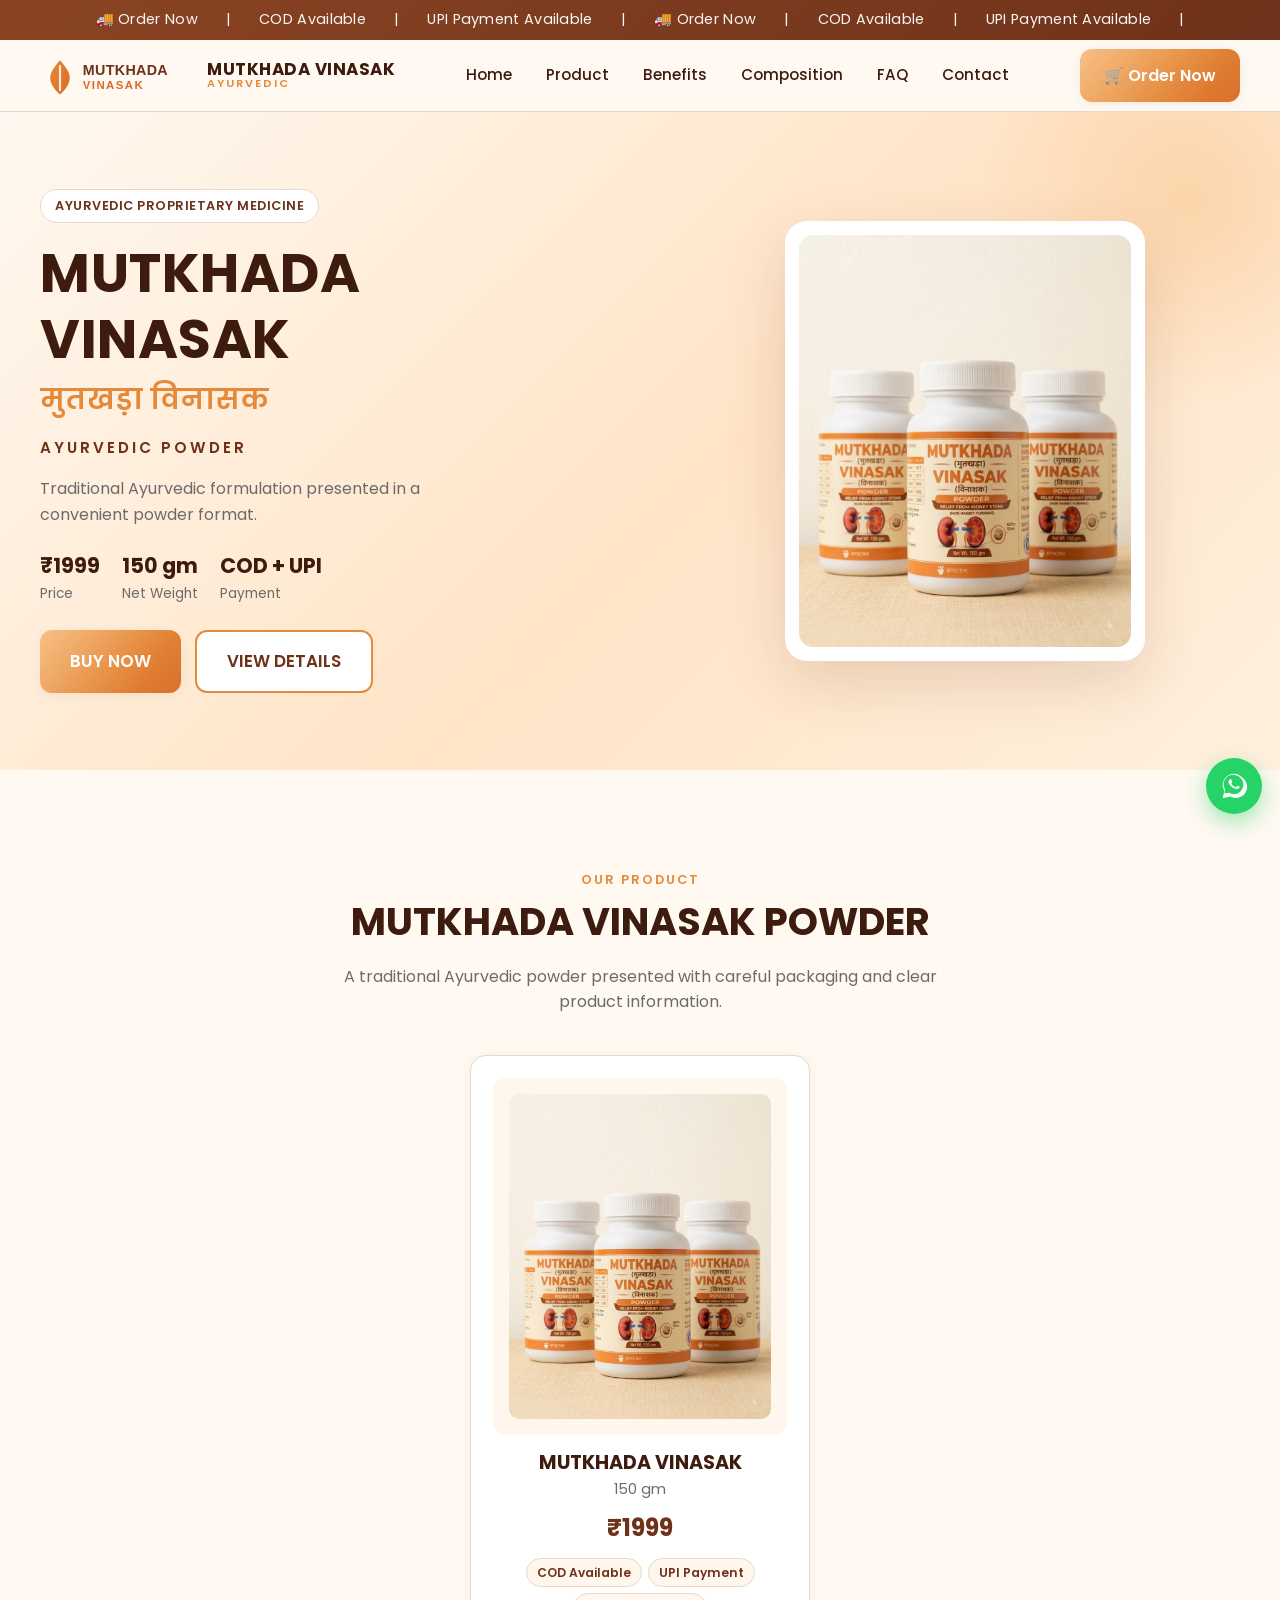
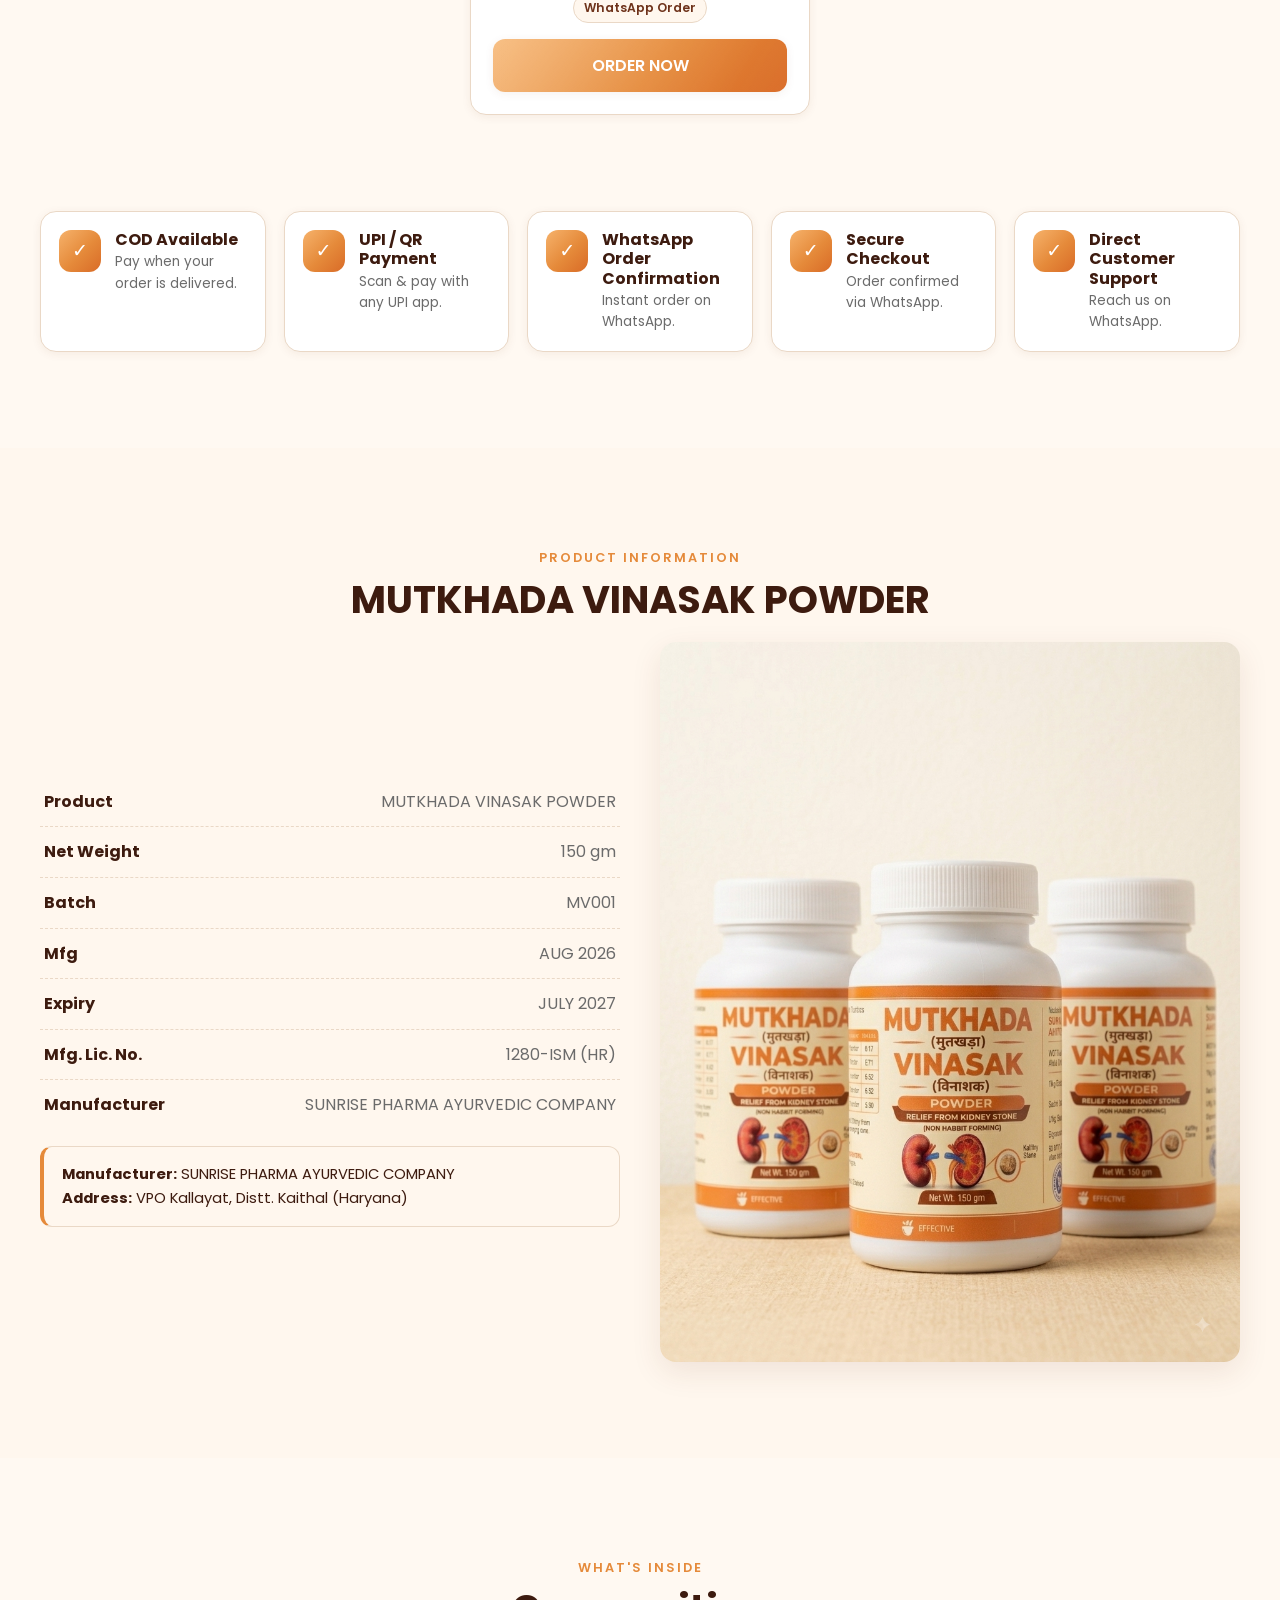
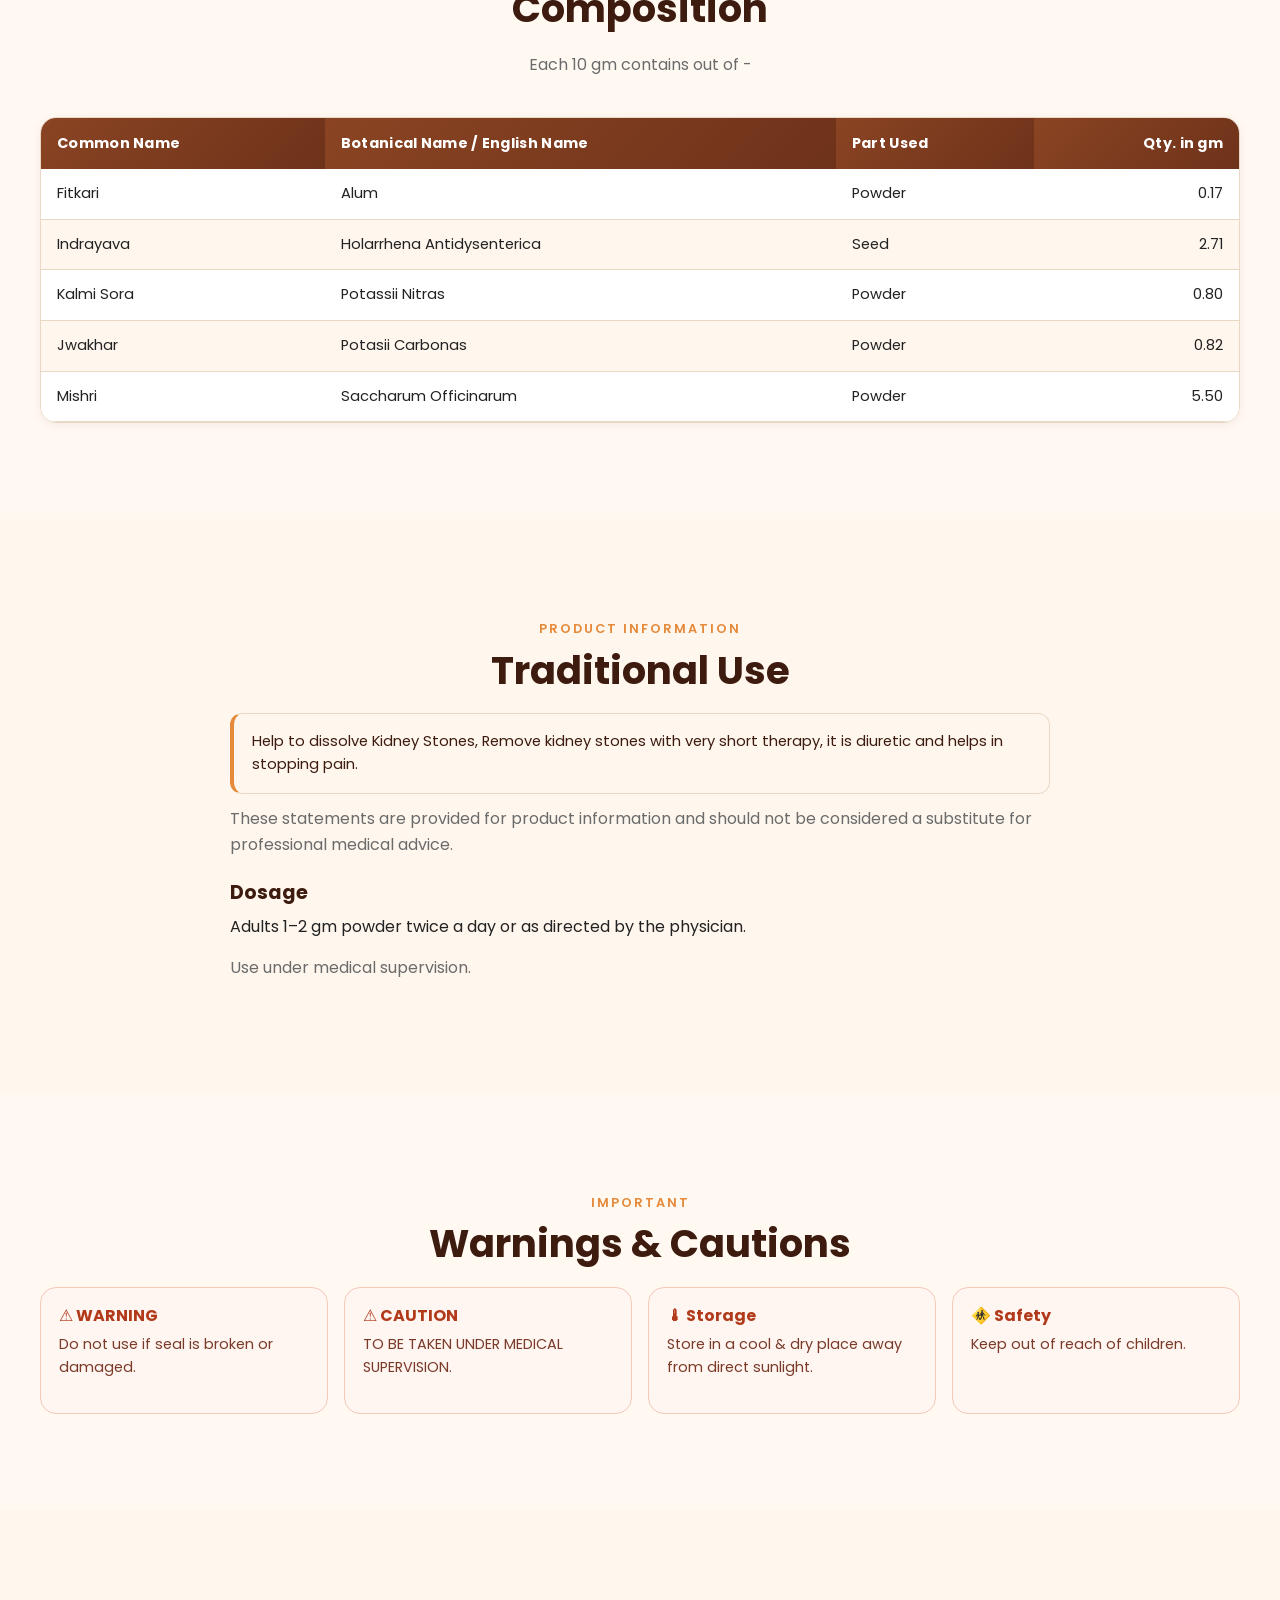
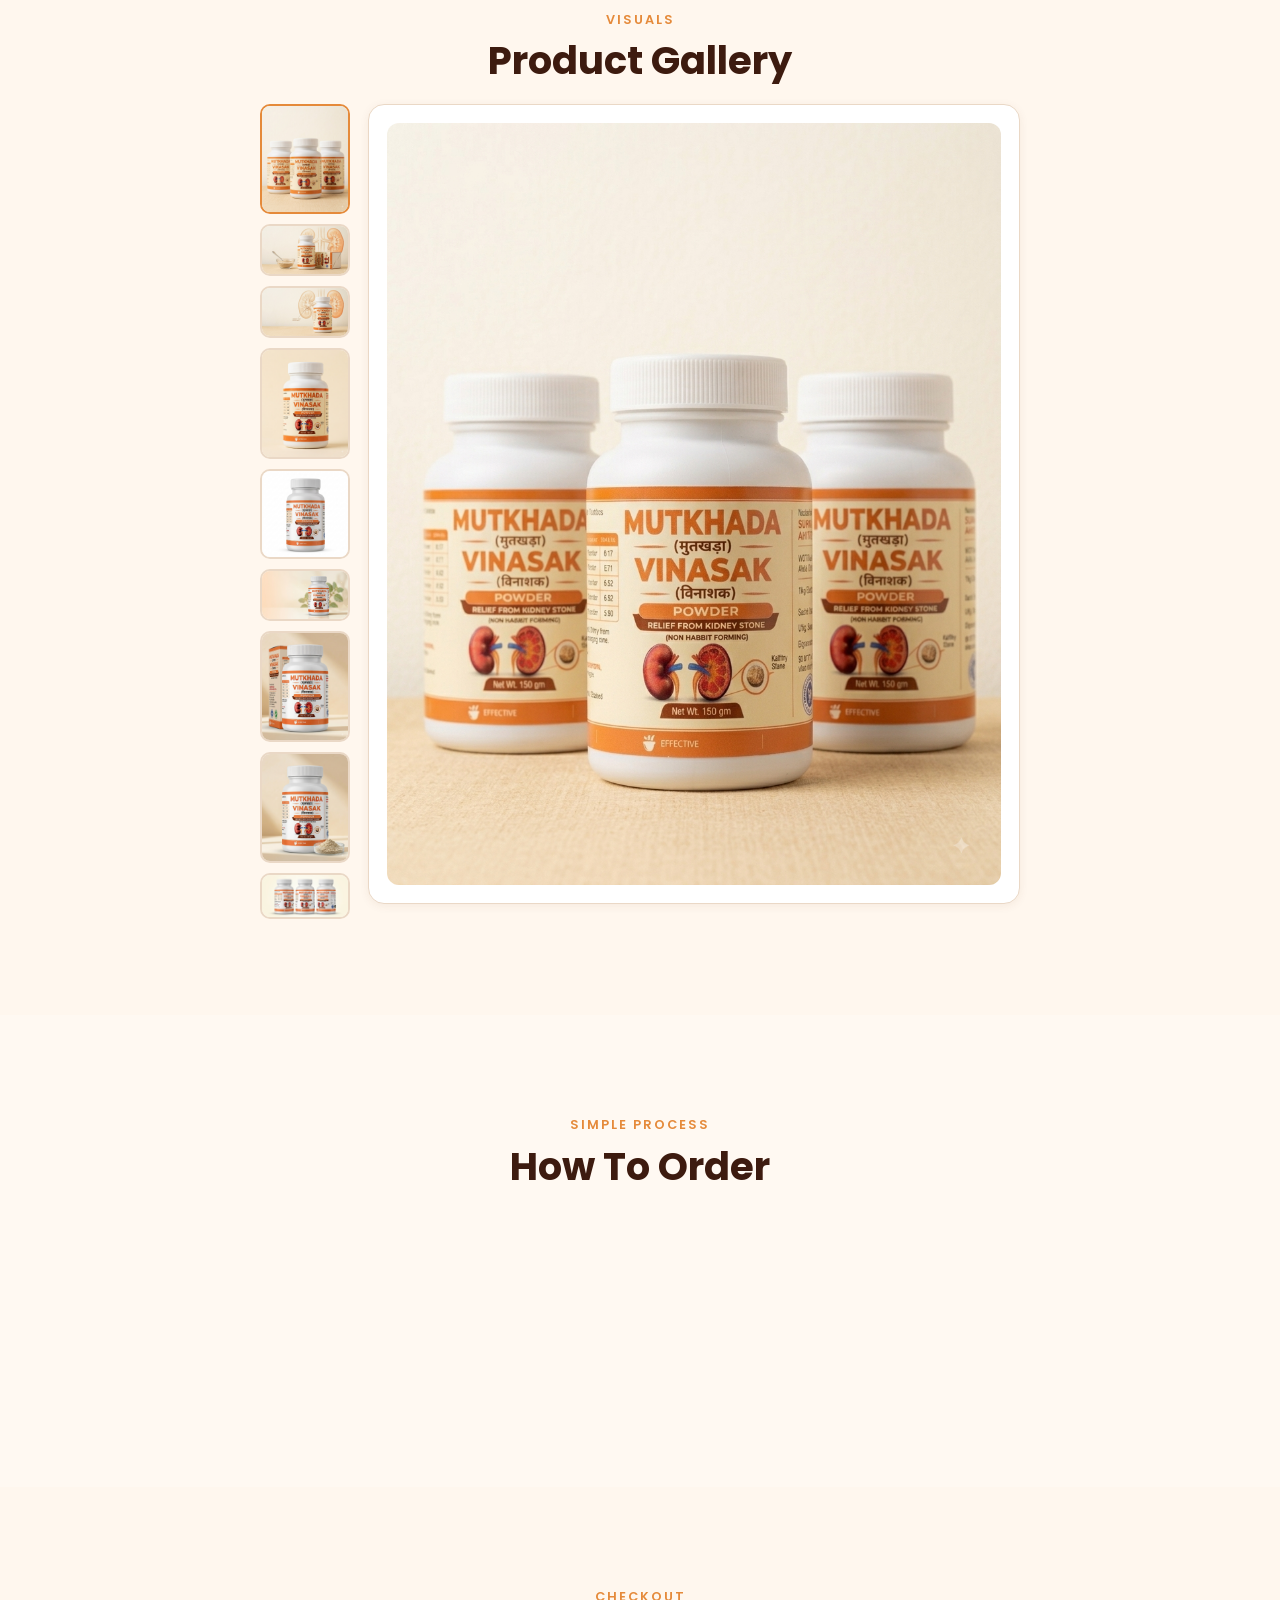
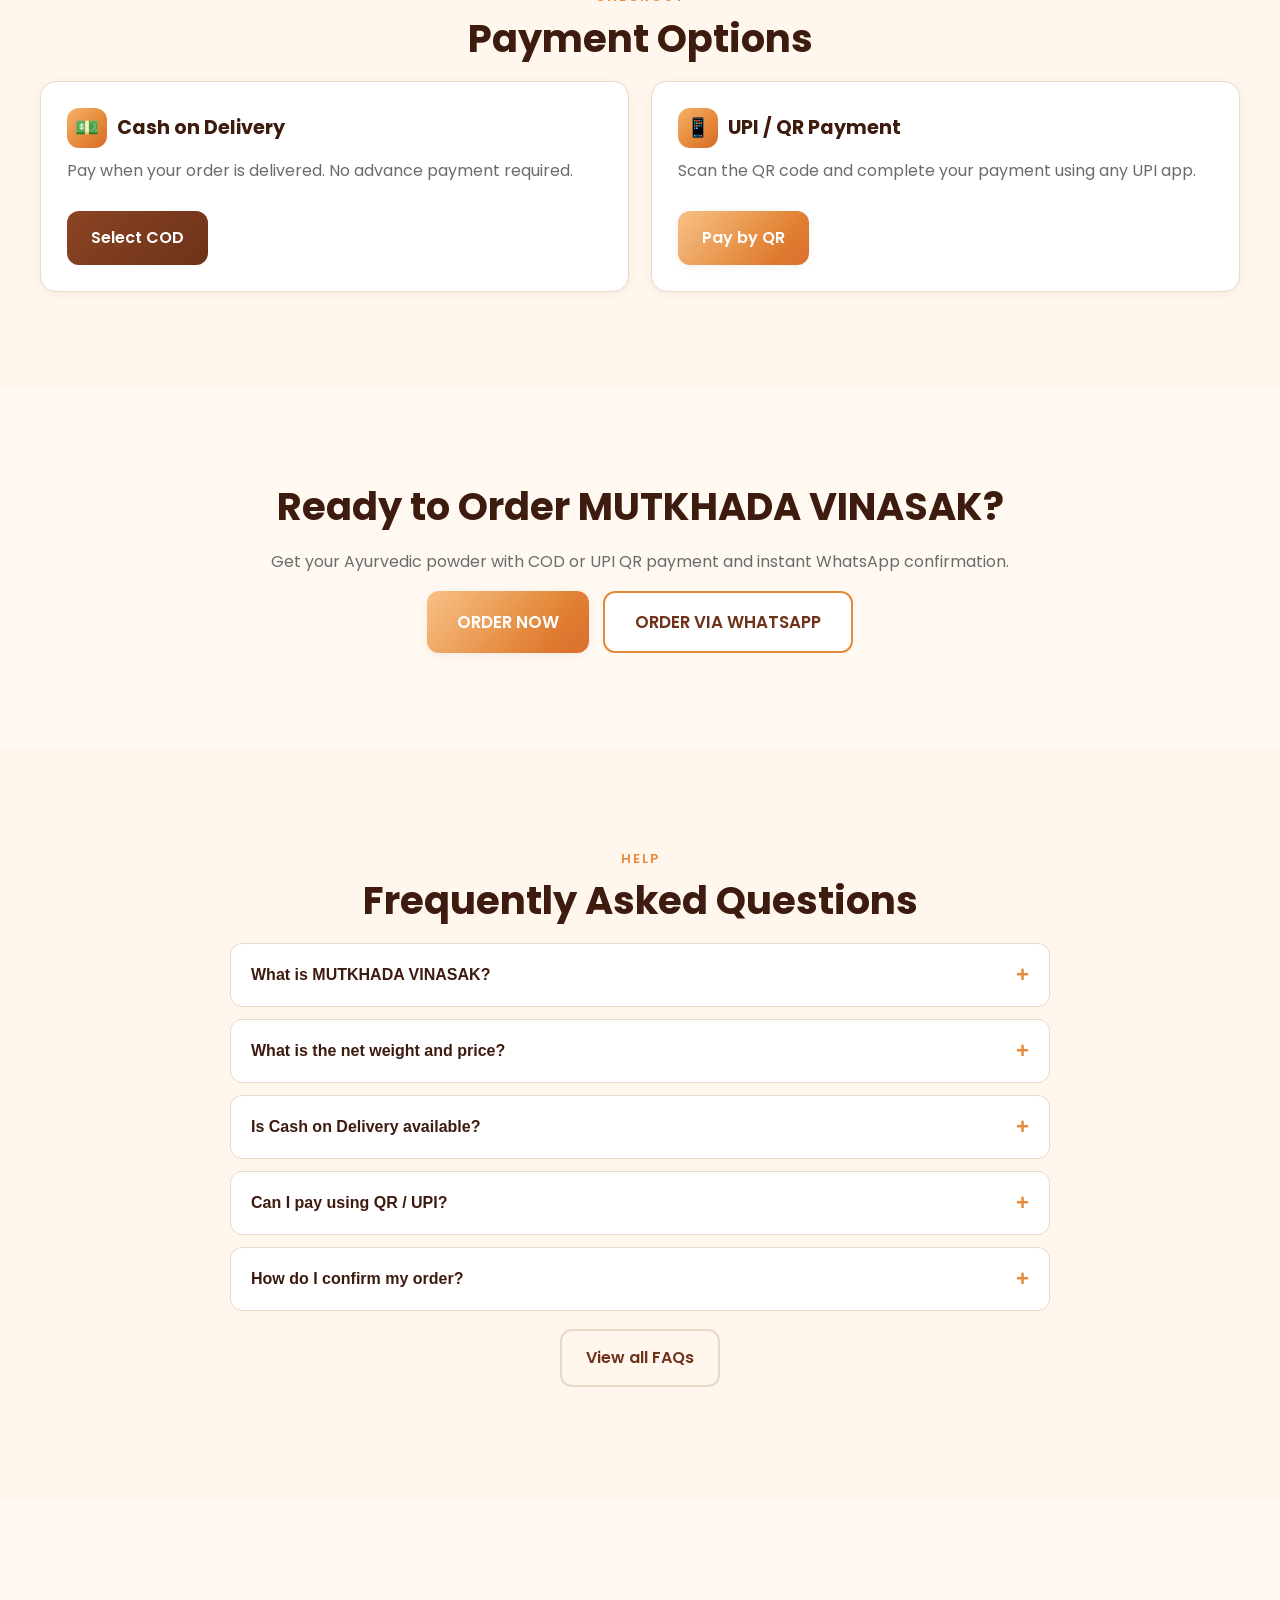
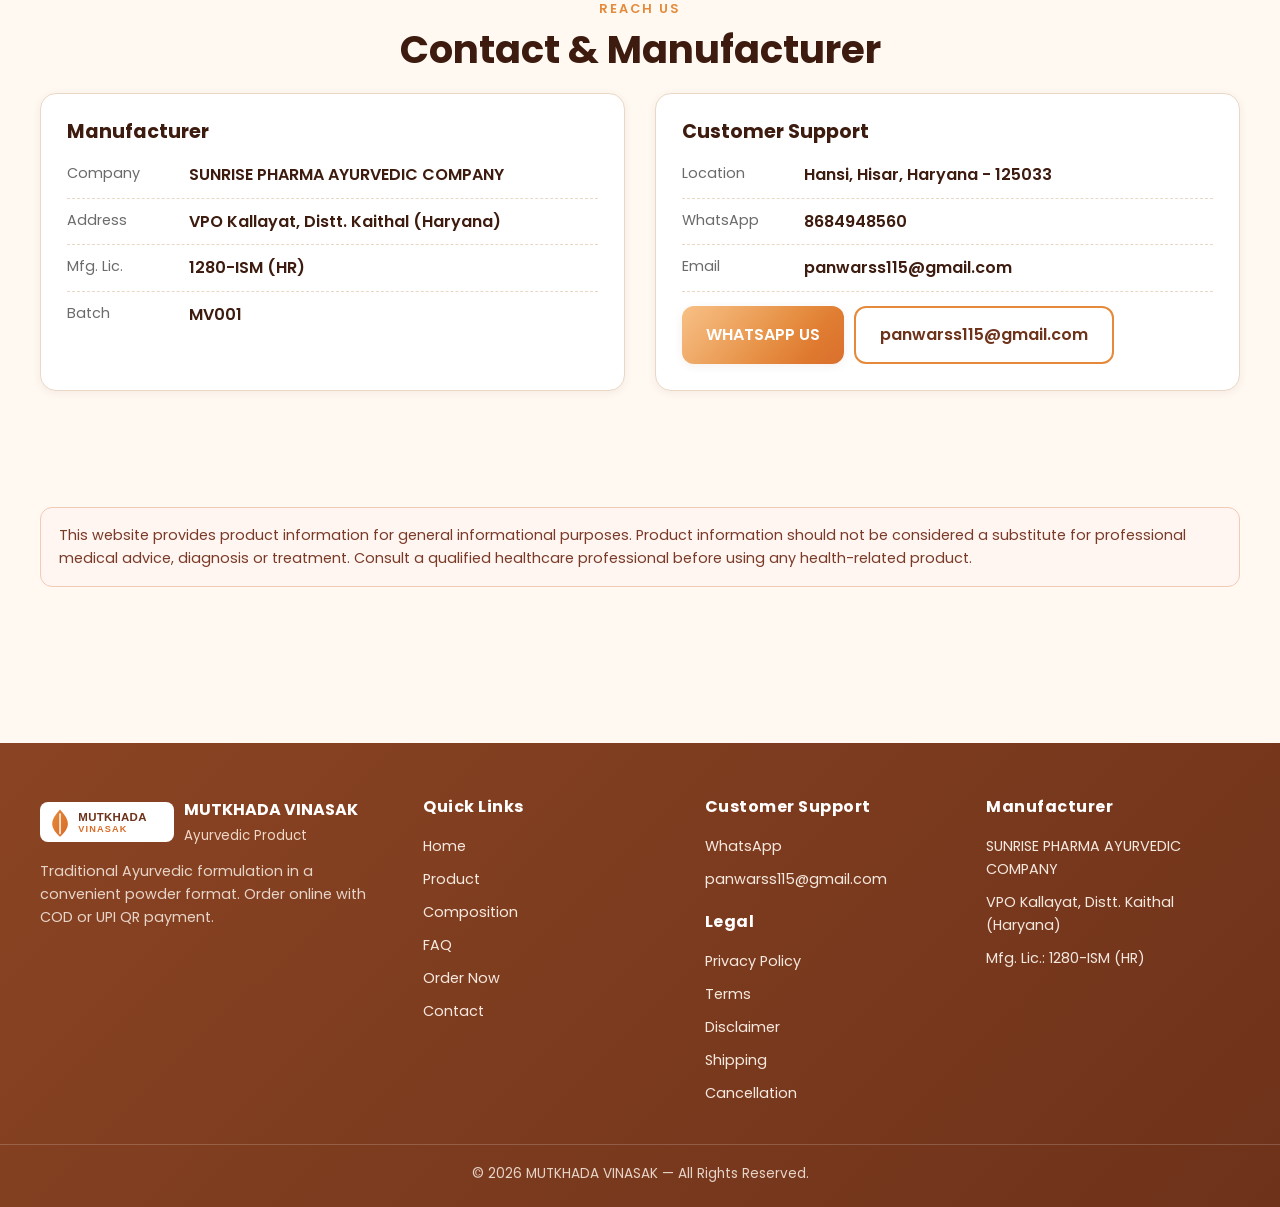
==== commit 143a82d7: "Remove product-photo-1, repoint hero/gallery; upgrade responsive (mobile+desktop)" ====
--- a/index.html
+++ b/index.html
@@ -13,7 +13,7 @@
   <meta property="og:type" content="product" />
   <meta property="og:title" content="MUTKHADA VINASAK | Ayurvedic Powder | 150 gm" />
   <meta property="og:description" content="MUTKHADA VINASAK Ayurvedic Powder, 150 gm. Order online with COD or UPI QR payment and WhatsApp confirmation." />
-  <meta property="og:image" content="./assets/product-photo-1.png" />
+  <meta property="og:image" content="./assets/product-photo-2.png" />
   <meta property="og:url" content="https://mutkhada-vinasak.github.io/" />
   <meta name="twitter:card" content="summary_large_image" />
 
@@ -81,7 +81,7 @@
       <div class="hero-media reveal-load d3">
         <div class="glow"></div>
         <div class="bottle">
-          <img data-hero-img src="./assets/product-photo-1.png" alt="MUTKHADA VINASAK powder bottle" loading="eager" />
+          <img data-hero-img src="./assets/product-photo-2.png" alt="MUTKHADA VINASAK powder bottle" loading="eager" />
         </div>
       </div>
     </div>
@@ -94,7 +94,7 @@
       <p class="section-sub">A traditional Ayurvedic powder presented with careful packaging and clear product information.</p>
       <div class="reveal stagger" style="display:grid;grid-template-columns:repeat(auto-fit,minmax(280px,1fr));gap:22px;justify-items:center;">
         <div class="card product-card hoverable" data-product-card style="max-width:340px;">
-          <div class="pc-img"><img data-card-img src="./assets/product-photo-1.png" alt="Product bottle" loading="lazy" /></div>
+          <div class="pc-img"><img data-card-img src="./assets/product-photo-2.png" alt="Product bottle" loading="lazy" /></div>
           <h3 data-card-name>MUTKHADA VINASAK</h3>
           <div class="pc-w" data-card-weight>150 gm</div>
           <div class="pc-price" data-card-price>₹1999/-</div>
@@ -185,7 +185,7 @@
       <div class="gallery reveal" style="max-width:760px;margin:0 auto;">
         <div class="thumbs" id="galleryThumbs"></div>
         <div class="main-img">
-          <img id="galleryMain" src="./assets/product-photo-1.png" alt="MUTKHADA VINASAK product photograph" loading="lazy" />
+          <img id="galleryMain" src="./assets/product-photo-2.png" alt="MUTKHADA VINASAK product photograph" loading="lazy" />
         </div>
       </div>
     </div>
--- a/css/responsive.css
+++ b/css/responsive.css
@@ -1,59 +1,112 @@
 /* =========================================================================
    responsive.css — mobile / tablet / desktop breakpoints
+   Goal: phone + tablet + laptop/desktop all friendly, no horizontal scroll,
+   touch-friendly tap targets, readable text, clean single-column on small.
    ========================================================================= */
 
+/* ---------- Tablet & below (<=1024px) ---------- */
 @media (max-width: 1024px) {
-  .hero-grid { grid-template-columns: 1fr; text-align: center; }
+  .hero-grid { grid-template-columns: 1fr; text-align: center; gap: 28px; }
+  .hero-media { order: 1; margin-bottom: 6px; }
+  .hero-text  { order: 2; }
   .hero .desc { margin-left: auto; margin-right: auto; }
   .hero-actions { justify-content: center; }
   .hero-meta { justify-content: center; }
-  .hero-media { order: -1; }
-  .split { grid-template-columns: 1fr; }
+
+  .split { grid-template-columns: 1fr; gap: 28px; }
   .steps { grid-template-columns: repeat(2, 1fr); }
   .footer-grid { grid-template-columns: 1fr 1fr; }
+
+  /* Order page: stack form above summary, drop sticky */
+  .order-grid { grid-template-columns: 1fr; }
+  .summary-card { position: static; top: auto; }
+  .summary-card .sc-img img { width: 45%; }
 }
 
+/* ---------- Mobile nav + core layout (<=860px) ---------- */
 @media (max-width: 860px) {
-  /* Mobile nav */
   .nav {
-    position: fixed; top: calc(var(--header-h)); left: 0; right: 0;
+    position: fixed; top: var(--header-h); left: 0; right: 0;
     background: rgba(255,249,242,.98); backdrop-filter: blur(12px);
     flex-direction: column; align-items: stretch; padding: 12px 18px; gap: 4px;
     border-bottom: 1px solid var(--border);
-    transform: translateY(-120%); transition: transform .3s ease; z-index: 54;
+    transform: translateY(-130%); transition: transform .3s ease; z-index: 54;
+    max-height: calc(100vh - var(--header-h)); overflow-y: auto;
   }
   .nav.open { transform: translateY(0); }
-  .nav a { padding: 12px 14px; border-radius: 10px; }
+  .nav a { padding: 13px 14px; border-radius: 10px; font-size: 1rem; }
   .header-cta .btn { display: none; }
   .hamburger { display: block; }
 
   .pay-grid { grid-template-columns: 1fr; }
   .contact-grid { grid-template-columns: 1fr; }
   .gallery { grid-template-columns: 1fr; }
-  .gallery .thumbs { flex-direction: row; overflow-x: auto; }
+  .gallery .thumbs { flex-direction: row; overflow-x: auto; padding-bottom: 6px; }
   .gallery .thumbs img { width: 74px; flex: 0 0 74px; }
 
   .mobile-cta { display: flex; }
-  /* give bottom room so sticky CTA doesn't cover content */
-  body { padding-bottom: 72px; }
+  body { padding-bottom: 74px; }
   .wa-float { bottom: 84px; }
 }
 
+/* ---------- Small phones (<=560px) ---------- */
 @media (max-width: 560px) {
+  .container { padding: 0 16px; }
+  h1 { font-size: clamp(1.8rem, 8vw, 2.4rem); }
+  h2 { font-size: clamp(1.4rem, 6vw, 2rem); }
+  .section { padding: 40px 0; }
+  .card { padding: 18px; }
+
+  .hero-meta { gap: 14px; }
+  .hero-meta .m b { font-size: 1.1rem; }
+  .hero-media .bottle { width: min(280px, 88%); }
+
+  .hero-actions { flex-direction: column; }
+  .hero-actions .btn { width: 100%; }
+
   .steps { grid-template-columns: 1fr; }
   .footer-grid { grid-template-columns: 1fr; }
-  .hero-actions .btn { width: 100%; }
-  .container { padding: 0 16px; }
-  .hero-meta { gap: 14px; }
-  .feature { flex-direction: column; }
+  .feature { flex-direction: column; text-align: left; }
+
+  /* form rows become single column so inputs aren't squished */
+  .form-row { grid-template-columns: 1fr; gap: 0; }
+
+  /* tables stay scrollable, slightly tighter */
+  .table-wrap { font-size: .85rem; }
+  table.comp th, table.comp td { padding: 10px 12px; }
+
+  .btn-lg { padding: 14px 22px; font-size: 1rem; }
+  .product-card { max-width: 100% !important; }
 }
 
-@media (min-width: 1600px) {
-  :root { --maxw: 1280px; }
+/* ---------- Very small phones (<=380px) ---------- */
+@media (max-width: 380px) {
+  .container { padding: 0 13px; }
+  .hero-meta { gap: 10px; }
+  .hero-meta .m b { font-size: 1rem; }
+  .mobile-cta { padding: 9px 12px; }
+  .mobile-cta .btn { font-size: .9rem; padding: 12px 10px; }
 }
 
-/* Reduced motion */
+/* ---------- Large desktop (>=1400px) ---------- */
+@media (min-width: 1400px) {
+  :root { --maxw: 1280px; }
+  .hero-grid { gap: 56px; }
+}
+
+/* ---------- Touch devices: friendlier taps, kill hover lift ---------- */
+@media (hover: none) {
+  .btn, .nav a, .faq-q, .pay-opt, .gallery .thumbs img, a { cursor: pointer; }
+  .product-card.hoverable:hover { transform: none; box-shadow: var(--shadow-sm); }
+  .btn-primary:hover, .btn-brown:hover, .btn-outline:hover { transform: none; }
+}
+
+/* ---------- Reduced motion ---------- */
 @media (prefers-reduced-motion: reduce) {
-  * { animation: none !important; transition: none !important; scroll-behavior: auto !important; }
+  *, *::before, *::after {
+    animation: none !important;
+    transition: none !important;
+    scroll-behavior: auto !important;
+  }
   .reveal { opacity: 1 !important; transform: none !important; }
 }
